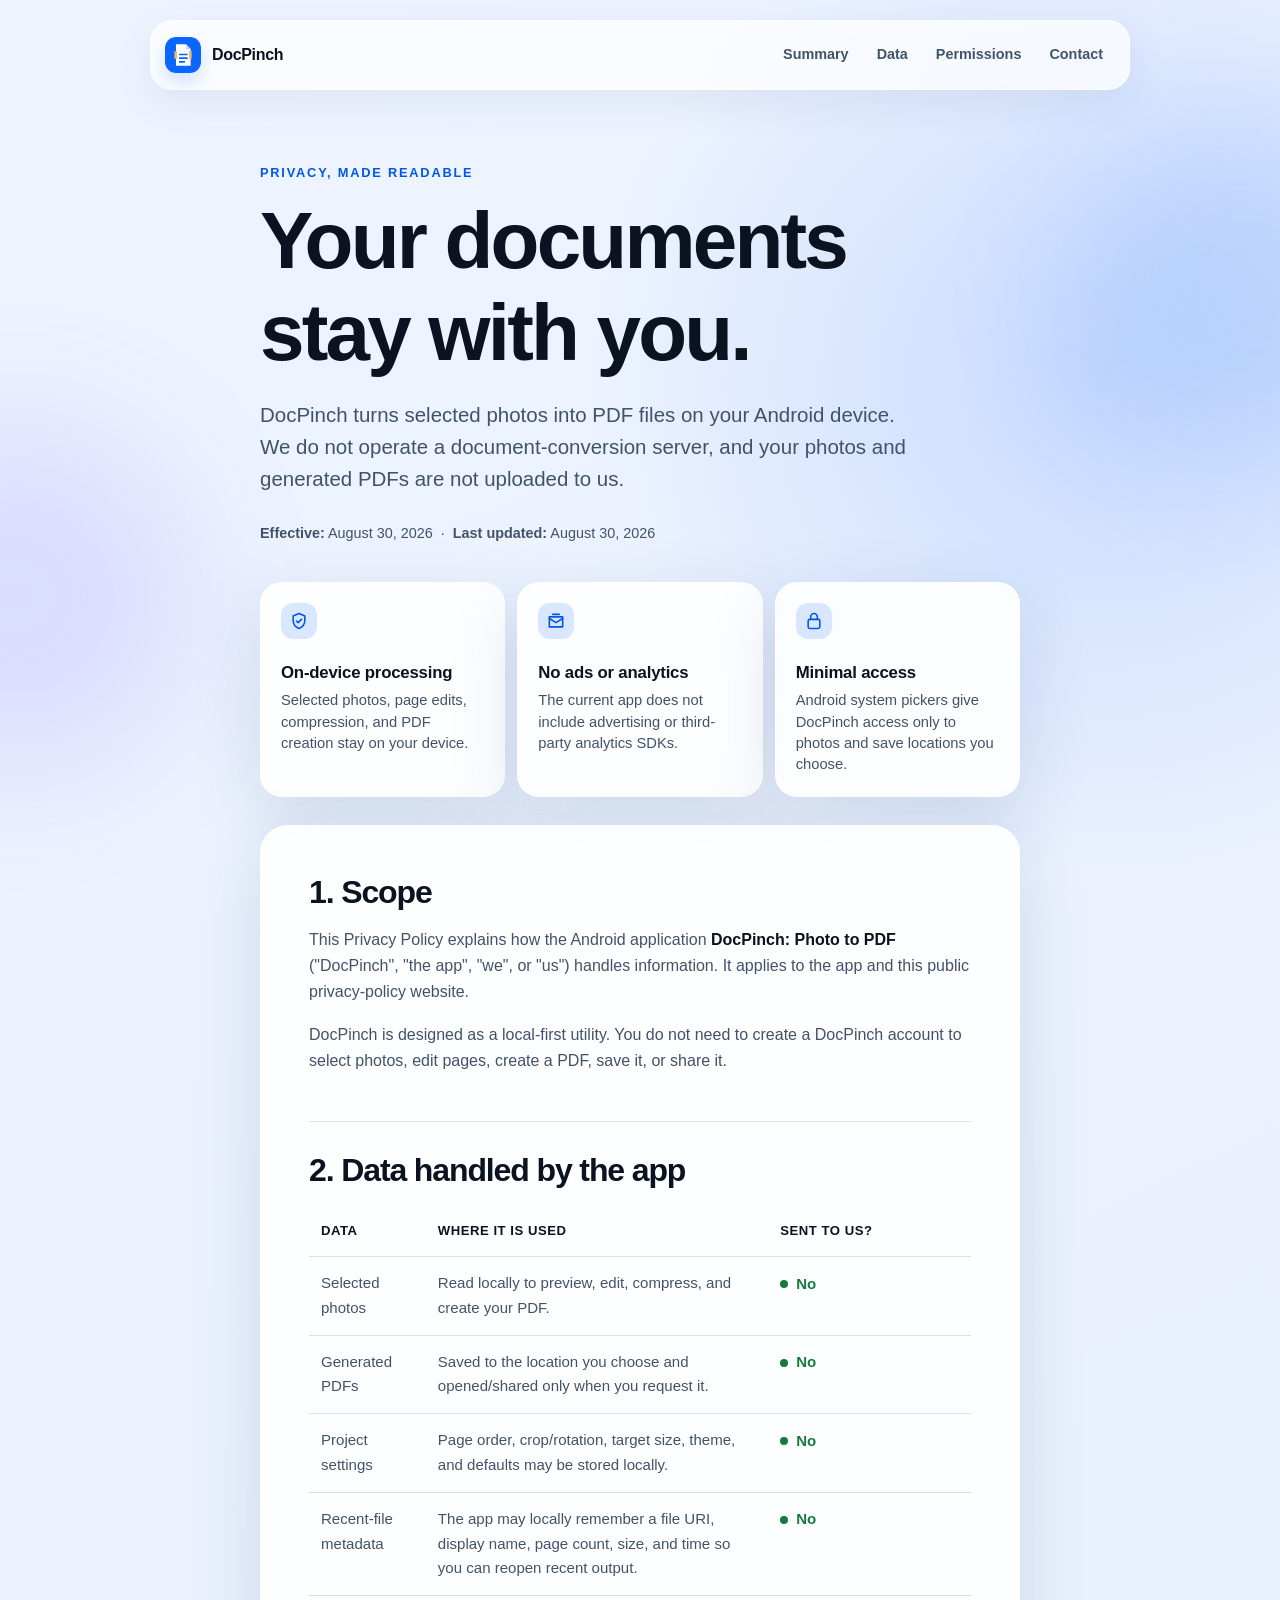
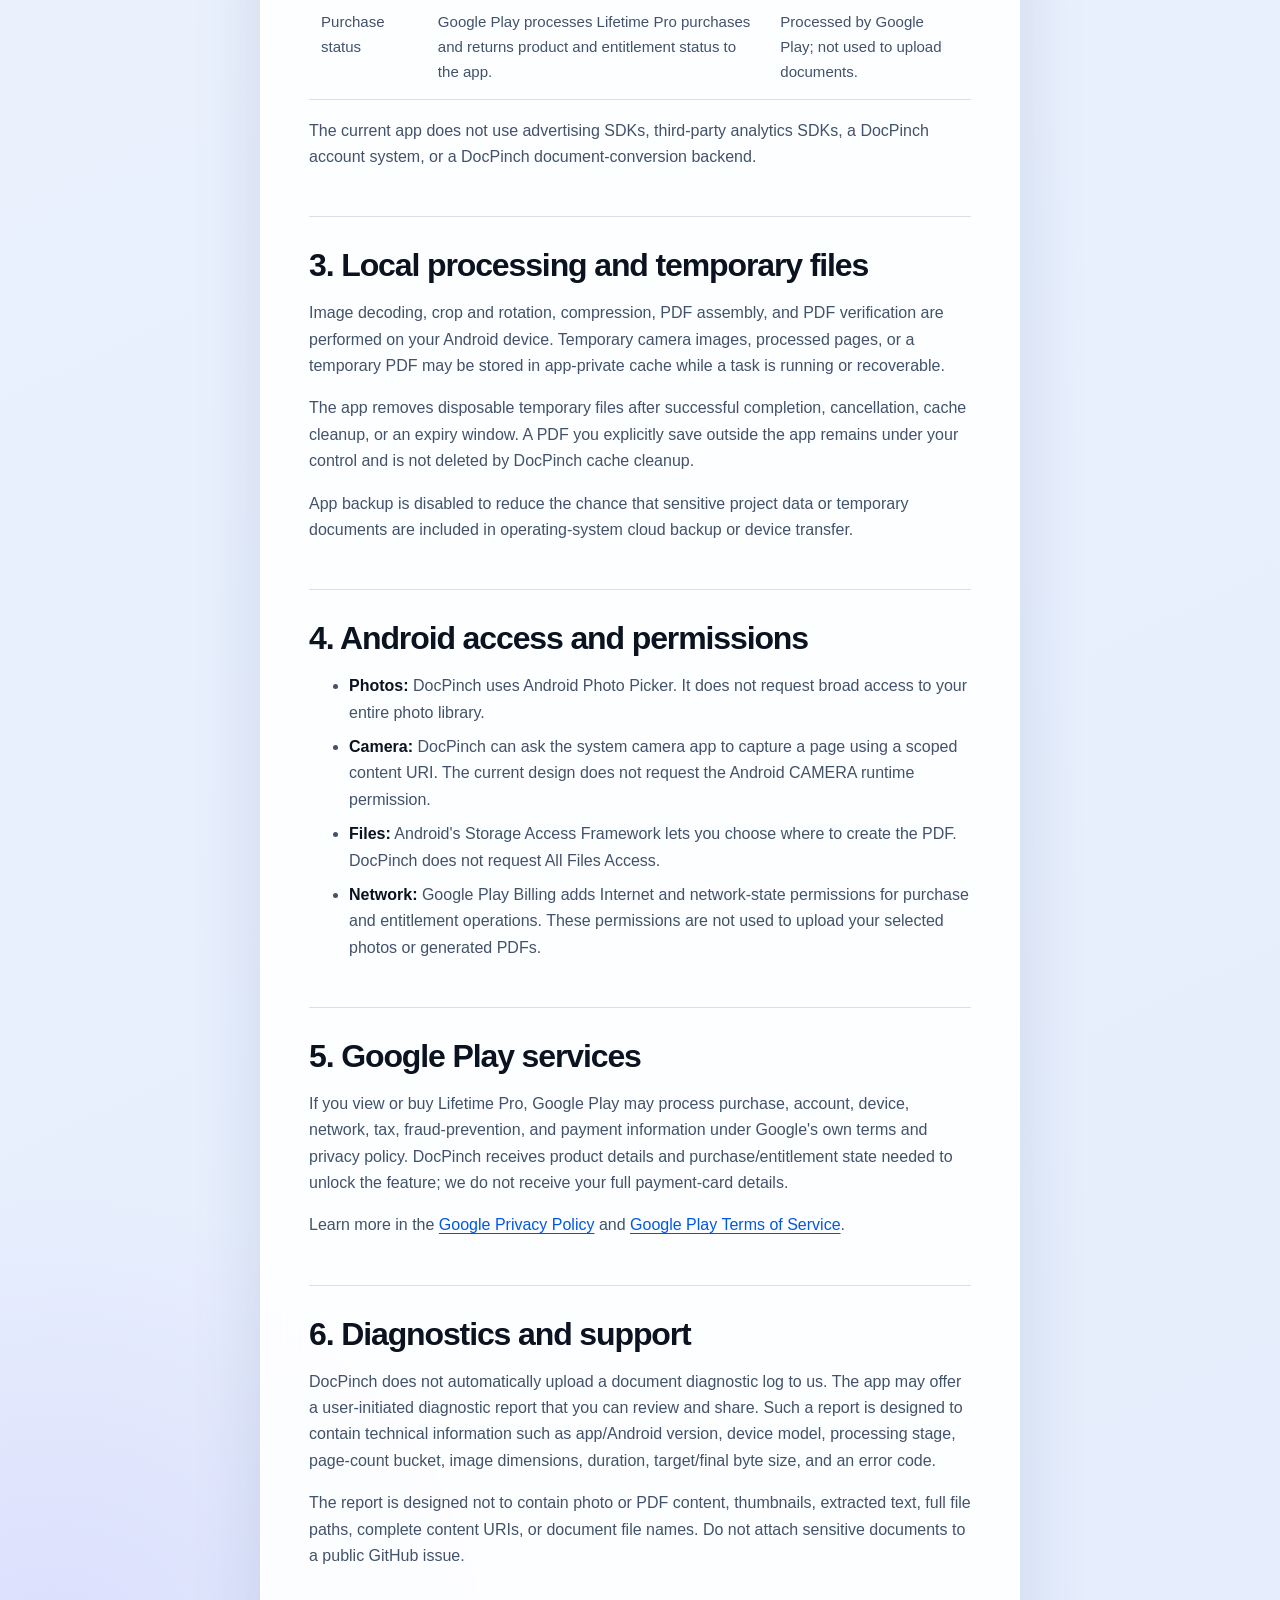
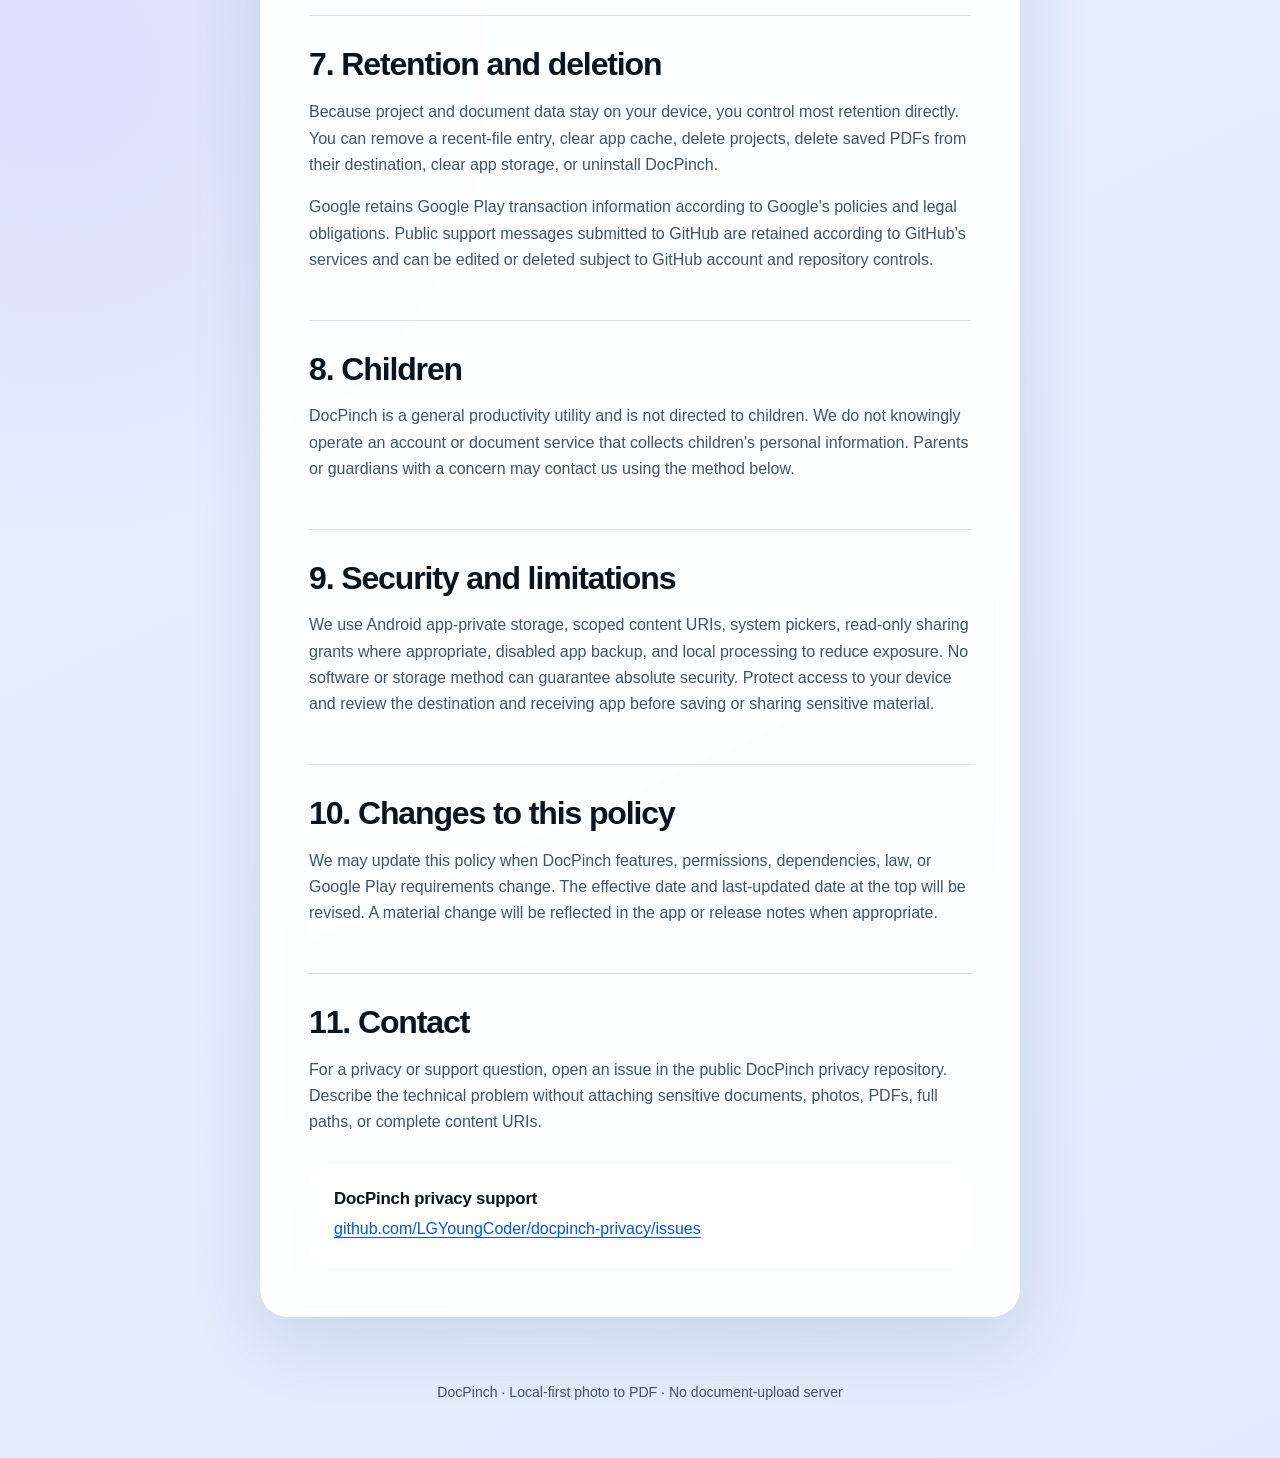
==== index.html @ 525057be "Publish DocPinch privacy policy" ====
<!doctype html>
<html lang="en">
<head>
  <meta charset="utf-8">
  <meta name="viewport" content="width=device-width, initial-scale=1">
  <meta name="theme-color" content="#07101f" media="(prefers-color-scheme: dark)">
  <meta name="theme-color" content="#eef4ff" media="(prefers-color-scheme: light)">
  <meta name="description" content="Privacy policy for DocPinch: Photo to PDF. Documents are processed on your device and are not uploaded to DocPinch.">
  <meta property="og:title" content="DocPinch Privacy Policy">
  <meta property="og:description" content="Your documents stay on your device. Read how DocPinch handles files, local data, permissions, and Google Play purchases.">
  <meta property="og:type" content="website">
  <meta property="og:url" content="https://lgyoungcoder.github.io/docpinch-privacy/">
  <link rel="icon" href="icon.svg" type="image/svg+xml">
  <link rel="stylesheet" href="styles.css">
  <title>Privacy Policy — DocPinch</title>
</head>
<body>
  <a class="skip-link" href="#policy">Skip to privacy policy</a>
  <div class="ambient ambient-one" aria-hidden="true"></div>
  <div class="ambient ambient-two" aria-hidden="true"></div>

  <header class="site-header">
    <a class="brand" href="./" aria-label="DocPinch privacy home">
      <img src="icon.svg" alt="" width="36" height="36">
      <span>DocPinch</span>
    </a>
    <nav class="site-nav" aria-label="Privacy policy sections">
      <a href="#summary">Summary</a>
      <a href="#data">Data</a>
      <a href="#permissions">Permissions</a>
      <a href="#contact">Contact</a>
    </nav>
  </header>

  <main class="page" id="policy">
    <p class="eyebrow">Privacy, made readable</p>
    <h1>Your documents stay with you.</h1>
    <p class="lede">DocPinch turns selected photos into PDF files on your Android device. We do not operate a document-conversion server, and your photos and generated PDFs are not uploaded to us.</p>
    <p class="meta"><strong>Effective:</strong> August 30, 2026 &nbsp;·&nbsp; <strong>Last updated:</strong> August 30, 2026</p>

    <section class="summary-grid" id="summary" aria-label="Privacy summary">
      <article class="summary-card">
        <div class="summary-icon" aria-hidden="true">
          <svg viewBox="0 0 24 24"><path d="M12 3 5 6v5c0 4.8 2.8 8.1 7 10 4.2-1.9 7-5.2 7-10V6l-7-3Z"/><path d="m9 12 2 2 4-4"/></svg>
        </div>
        <h3>On-device processing</h3>
        <p>Selected photos, page edits, compression, and PDF creation stay on your device.</p>
      </article>
      <article class="summary-card">
        <div class="summary-icon" aria-hidden="true">
          <svg viewBox="0 0 24 24"><path d="M4 7h16v12H4z"/><path d="m4 9 8 5 8-5"/><path d="M8 4h8"/></svg>
        </div>
        <h3>No ads or analytics</h3>
        <p>The current app does not include advertising or third-party analytics SDKs.</p>
      </article>
      <article class="summary-card">
        <div class="summary-icon" aria-hidden="true">
          <svg viewBox="0 0 24 24"><rect x="5" y="10" width="14" height="11" rx="2"/><path d="M8 10V7a4 4 0 0 1 8 0v3"/></svg>
        </div>
        <h3>Minimal access</h3>
        <p>Android system pickers give DocPinch access only to photos and save locations you choose.</p>
      </article>
    </section>

    <article class="policy-card">
      <section class="policy-section">
        <h2>1. Scope</h2>
        <p>This Privacy Policy explains how the Android application <strong>DocPinch: Photo to PDF</strong> ("DocPinch", "the app", "we", or "us") handles information. It applies to the app and this public privacy-policy website.</p>
        <p>DocPinch is designed as a local-first utility. You do not need to create a DocPinch account to select photos, edit pages, create a PDF, save it, or share it.</p>
      </section>

      <section class="policy-section" id="data">
        <h2>2. Data handled by the app</h2>
        <table class="data-table">
          <thead>
            <tr><th>Data</th><th>Where it is used</th><th>Sent to us?</th></tr>
          </thead>
          <tbody>
            <tr>
              <td data-label="Data">Selected photos</td>
              <td data-label="Use">Read locally to preview, edit, compress, and create your PDF.</td>
              <td data-label="Sent to us?"><span class="status">No</span></td>
            </tr>
            <tr>
              <td data-label="Data">Generated PDFs</td>
              <td data-label="Use">Saved to the location you choose and opened/shared only when you request it.</td>
              <td data-label="Sent to us?"><span class="status">No</span></td>
            </tr>
            <tr>
              <td data-label="Data">Project settings</td>
              <td data-label="Use">Page order, crop/rotation, target size, theme, and defaults may be stored locally.</td>
              <td data-label="Sent to us?"><span class="status">No</span></td>
            </tr>
            <tr>
              <td data-label="Data">Recent-file metadata</td>
              <td data-label="Use">The app may locally remember a file URI, display name, page count, size, and time so you can reopen recent output.</td>
              <td data-label="Sent to us?"><span class="status">No</span></td>
            </tr>
            <tr>
              <td data-label="Data">Purchase status</td>
              <td data-label="Use">Google Play processes Lifetime Pro purchases and returns product and entitlement status to the app.</td>
              <td data-label="Sent to us?">Processed by Google Play; not used to upload documents.</td>
            </tr>
          </tbody>
        </table>
        <p>The current app does not use advertising SDKs, third-party analytics SDKs, a DocPinch account system, or a DocPinch document-conversion backend.</p>
      </section>

      <section class="policy-section" id="processing">
        <h2>3. Local processing and temporary files</h2>
        <p>Image decoding, crop and rotation, compression, PDF assembly, and PDF verification are performed on your Android device. Temporary camera images, processed pages, or a temporary PDF may be stored in app-private cache while a task is running or recoverable.</p>
        <p>The app removes disposable temporary files after successful completion, cancellation, cache cleanup, or an expiry window. A PDF you explicitly save outside the app remains under your control and is not deleted by DocPinch cache cleanup.</p>
        <p>App backup is disabled to reduce the chance that sensitive project data or temporary documents are included in operating-system cloud backup or device transfer.</p>
      </section>

      <section class="policy-section" id="permissions">
        <h2>4. Android access and permissions</h2>
        <ul>
          <li><strong>Photos:</strong> DocPinch uses Android Photo Picker. It does not request broad access to your entire photo library.</li>
          <li><strong>Camera:</strong> DocPinch can ask the system camera app to capture a page using a scoped content URI. The current design does not request the Android CAMERA runtime permission.</li>
          <li><strong>Files:</strong> Android's Storage Access Framework lets you choose where to create the PDF. DocPinch does not request All Files Access.</li>
          <li><strong>Network:</strong> Google Play Billing adds Internet and network-state permissions for purchase and entitlement operations. These permissions are not used to upload your selected photos or generated PDFs.</li>
        </ul>
      </section>

      <section class="policy-section" id="google-play">
        <h2>5. Google Play services</h2>
        <p>If you view or buy Lifetime Pro, Google Play may process purchase, account, device, network, tax, fraud-prevention, and payment information under Google's own terms and privacy policy. DocPinch receives product details and purchase/entitlement state needed to unlock the feature; we do not receive your full payment-card details.</p>
        <p>Learn more in the <a href="https://policies.google.com/privacy" rel="noopener noreferrer">Google Privacy Policy</a> and <a href="https://play.google.com/about/play-terms/" rel="noopener noreferrer">Google Play Terms of Service</a>.</p>
      </section>

      <section class="policy-section" id="diagnostics">
        <h2>6. Diagnostics and support</h2>
        <p>DocPinch does not automatically upload a document diagnostic log to us. The app may offer a user-initiated diagnostic report that you can review and share. Such a report is designed to contain technical information such as app/Android version, device model, processing stage, page-count bucket, image dimensions, duration, target/final byte size, and an error code.</p>
        <p>The report is designed not to contain photo or PDF content, thumbnails, extracted text, full file paths, complete content URIs, or document file names. Do not attach sensitive documents to a public GitHub issue.</p>
      </section>

      <section class="policy-section" id="retention">
        <h2>7. Retention and deletion</h2>
        <p>Because project and document data stay on your device, you control most retention directly. You can remove a recent-file entry, clear app cache, delete projects, delete saved PDFs from their destination, clear app storage, or uninstall DocPinch.</p>
        <p>Google retains Google Play transaction information according to Google's policies and legal obligations. Public support messages submitted to GitHub are retained according to GitHub's services and can be edited or deleted subject to GitHub account and repository controls.</p>
      </section>

      <section class="policy-section" id="children">
        <h2>8. Children</h2>
        <p>DocPinch is a general productivity utility and is not directed to children. We do not knowingly operate an account or document service that collects children's personal information. Parents or guardians with a concern may contact us using the method below.</p>
      </section>

      <section class="policy-section" id="security">
        <h2>9. Security and limitations</h2>
        <p>We use Android app-private storage, scoped content URIs, system pickers, read-only sharing grants where appropriate, disabled app backup, and local processing to reduce exposure. No software or storage method can guarantee absolute security. Protect access to your device and review the destination and receiving app before saving or sharing sensitive material.</p>
      </section>

      <section class="policy-section" id="changes">
        <h2>10. Changes to this policy</h2>
        <p>We may update this policy when DocPinch features, permissions, dependencies, law, or Google Play requirements change. The effective date and last-updated date at the top will be revised. A material change will be reflected in the app or release notes when appropriate.</p>
      </section>

      <section class="policy-section" id="contact">
        <h2>11. Contact</h2>
        <p>For a privacy or support question, open an issue in the public DocPinch privacy repository. Describe the technical problem without attaching sensitive documents, photos, PDFs, full paths, or complete content URIs.</p>
        <div class="contact-card">
          <h3>DocPinch privacy support</h3>
          <p><a href="https://github.com/LGYoungCoder/docpinch-privacy/issues">github.com/LGYoungCoder/docpinch-privacy/issues</a></p>
        </div>
      </section>
    </article>
  </main>

  <footer class="site-footer">
    <p>DocPinch · Local-first photo to PDF · No document-upload server</p>
  </footer>
</body>
</html>
---- styles.css ----
:root {
  color-scheme: light dark;
  --canvas: #eef4ff;
  --canvas-deep: #e2ebfb;
  --text: #0b1220;
  --muted: #42526a;
  --primary: #0a66ff;
  --primary-strong: #0057e7;
  --glass: rgba(255, 255, 255, 0.72);
  --glass-strong: rgba(255, 255, 255, 0.9);
  --border: rgba(255, 255, 255, 0.86);
  --separator: rgba(48, 72, 105, 0.16);
  --shadow: 0 22px 70px rgba(38, 69, 117, 0.14);
  --success: #147a3d;
  --radius-card: 28px;
  --radius-control: 16px;
  --page: 760px;
}

@media (prefers-color-scheme: dark) {
  :root {
    --canvas: #07101f;
    --canvas-deep: #030914;
    --text: #f4f7fc;
    --muted: #b6c2d5;
    --primary: #8ab8ff;
    --primary-strong: #a6c8ff;
    --glass: rgba(20, 35, 57, 0.74);
    --glass-strong: rgba(20, 35, 57, 0.92);
    --border: rgba(255, 255, 255, 0.18);
    --separator: rgba(255, 255, 255, 0.12);
    --shadow: 0 24px 80px rgba(0, 0, 0, 0.34);
    --success: #78d897;
  }
}

* {
  box-sizing: border-box;
}

html {
  scroll-behavior: smooth;
}

body {
  min-width: 320px;
  margin: 0;
  background:
    radial-gradient(circle at 86% 8%, rgba(53, 125, 255, 0.2), transparent 32rem),
    radial-gradient(circle at 4% 70%, rgba(132, 102, 255, 0.12), transparent 30rem),
    linear-gradient(155deg, var(--canvas), var(--canvas-deep));
  color: var(--text);
  font-family: -apple-system, BlinkMacSystemFont, "Segoe UI", Roboto, Helvetica, Arial, sans-serif;
  font-size: 16px;
  line-height: 1.65;
  min-height: 100vh;
  text-rendering: optimizeLegibility;
}

a {
  color: var(--primary-strong);
  text-underline-offset: 0.18em;
}

a:hover {
  text-decoration-thickness: 2px;
}

a:focus-visible {
  outline: 3px solid var(--primary);
  outline-offset: 4px;
  border-radius: 6px;
}

.skip-link {
  position: fixed;
  left: 16px;
  top: 12px;
  z-index: 20;
  padding: 10px 14px;
  border-radius: 12px;
  background: var(--text);
  color: var(--canvas);
  transform: translateY(-150%);
}

.skip-link:focus {
  transform: translateY(0);
}

.ambient {
  position: fixed;
  z-index: -1;
  width: 22rem;
  height: 22rem;
  border-radius: 50%;
  filter: blur(70px);
  opacity: 0.16;
  pointer-events: none;
}

.ambient-one {
  top: 7rem;
  right: -9rem;
  background: #3b82f6;
}

.ambient-two {
  bottom: 8rem;
  left: -10rem;
  background: #7c6cff;
}

.site-header {
  width: min(calc(100% - 32px), 980px);
  margin: 20px auto 0;
  padding: 12px 14px;
  display: flex;
  align-items: center;
  justify-content: space-between;
  gap: 20px;
  border: 1px solid var(--border);
  border-radius: 22px;
  background: var(--glass);
  box-shadow: 0 12px 42px rgba(31, 58, 102, 0.08);
  backdrop-filter: blur(20px) saturate(135%);
  -webkit-backdrop-filter: blur(20px) saturate(135%);
}

.brand {
  display: inline-flex;
  align-items: center;
  gap: 11px;
  color: var(--text);
  font-weight: 720;
  text-decoration: none;
  letter-spacing: -0.02em;
}

.brand img {
  width: 36px;
  height: 36px;
  border-radius: 11px;
  box-shadow: 0 8px 18px rgba(10, 102, 255, 0.18);
}

.site-nav {
  display: flex;
  flex-wrap: wrap;
  justify-content: flex-end;
  gap: 4px;
}

.site-nav a {
  min-height: 44px;
  padding: 10px 12px;
  display: inline-flex;
  align-items: center;
  color: var(--muted);
  border-radius: 12px;
  font-size: 0.9rem;
  font-weight: 620;
  text-decoration: none;
  transition: background-color 180ms ease, color 180ms ease;
}

.site-nav a:hover {
  background: var(--glass-strong);
  color: var(--text);
}

.page {
  width: min(calc(100% - 32px), var(--page));
  margin: 72px auto 0;
  padding-bottom: 64px;
}

.eyebrow {
  margin: 0 0 12px;
  color: var(--primary-strong);
  font-size: 0.8rem;
  font-weight: 760;
  letter-spacing: 0.14em;
  text-transform: uppercase;
}

h1,
h2,
h3 {
  margin-top: 0;
  color: var(--text);
  line-height: 1.15;
  letter-spacing: -0.035em;
}

h1 {
  max-width: 680px;
  margin-bottom: 20px;
  font-size: clamp(2.6rem, 8vw, 5rem);
  font-weight: 780;
}

h2 {
  margin-bottom: 16px;
  font-size: clamp(1.55rem, 4vw, 2rem);
  font-weight: 730;
}

h3 {
  margin-bottom: 8px;
  font-size: 1.05rem;
  font-weight: 700;
  letter-spacing: -0.012em;
}

p,
ul {
  margin-top: 0;
}

.lede {
  max-width: 660px;
  margin-bottom: 28px;
  color: var(--muted);
  font-size: clamp(1.08rem, 2.5vw, 1.28rem);
  line-height: 1.55;
}

.meta {
  margin: 0;
  color: var(--muted);
  font-size: 0.9rem;
}

.summary-grid {
  margin: 36px 0 28px;
  display: grid;
  grid-template-columns: repeat(3, minmax(0, 1fr));
  gap: 12px;
}

.summary-card,
.policy-card {
  border: 1px solid var(--border);
  background: var(--glass-strong);
  box-shadow: var(--shadow);
  backdrop-filter: blur(18px) saturate(130%);
  -webkit-backdrop-filter: blur(18px) saturate(130%);
}

.summary-card {
  min-height: 160px;
  padding: 20px;
  border-radius: 22px;
}

.summary-icon {
  width: 36px;
  height: 36px;
  margin-bottom: 24px;
  display: grid;
  place-items: center;
  border-radius: 12px;
  background: color-mix(in srgb, var(--primary) 15%, transparent);
  color: var(--primary-strong);
}

.summary-icon svg {
  width: 20px;
  height: 20px;
  fill: none;
  stroke: currentColor;
  stroke-width: 1.9;
  stroke-linecap: round;
  stroke-linejoin: round;
}

.summary-card p {
  margin-bottom: 0;
  color: var(--muted);
  font-size: 0.92rem;
  line-height: 1.45;
}

.policy-card {
  padding: clamp(24px, 5vw, 48px);
  border-radius: var(--radius-card);
}

.policy-section {
  padding: 30px 0;
  border-top: 1px solid var(--separator);
  scroll-margin-top: 24px;
}

.policy-section:first-child {
  padding-top: 0;
  border-top: 0;
}

.policy-section:last-child {
  padding-bottom: 0;
}

.policy-section p,
.policy-section li {
  color: var(--muted);
}

.policy-section strong {
  color: var(--text);
}

.policy-section li + li {
  margin-top: 8px;
}

.data-table {
  width: 100%;
  margin: 18px 0;
  border-collapse: collapse;
  font-size: 0.94rem;
}

.data-table th,
.data-table td {
  padding: 14px 12px;
  border-bottom: 1px solid var(--separator);
  text-align: left;
  vertical-align: top;
}

.data-table th {
  color: var(--text);
  font-size: 0.82rem;
  letter-spacing: 0.04em;
  text-transform: uppercase;
}

.data-table td {
  color: var(--muted);
}

.status {
  display: inline-flex;
  align-items: center;
  gap: 8px;
  color: var(--success);
  font-weight: 700;
}

.status::before {
  width: 8px;
  height: 8px;
  border-radius: 50%;
  background: currentColor;
  content: "";
}

.contact-card {
  margin-top: 28px;
  padding: 24px;
  border: 1px solid var(--border);
  border-radius: 22px;
  background: var(--glass);
  backdrop-filter: blur(16px);
  -webkit-backdrop-filter: blur(16px);
}

.contact-card p:last-child {
  margin-bottom: 0;
}

.site-footer {
  width: min(calc(100% - 32px), var(--page));
  margin: 0 auto;
  padding: 0 0 40px;
  color: var(--muted);
  font-size: 0.88rem;
  text-align: center;
}

@media (max-width: 700px) {
  .site-header {
    align-items: flex-start;
    flex-direction: column;
  }

  .site-nav {
    width: 100%;
    justify-content: flex-start;
  }

  .page {
    margin-top: 48px;
  }

  .summary-grid {
    grid-template-columns: 1fr;
  }

  .summary-card {
    min-height: 0;
  }

  .summary-icon {
    margin-bottom: 14px;
  }

  .data-table,
  .data-table tbody,
  .data-table tr,
  .data-table td {
    display: block;
  }

  .data-table thead {
    position: absolute;
    width: 1px;
    height: 1px;
    overflow: hidden;
    clip: rect(0 0 0 0);
  }

  .data-table tr {
    padding: 10px 0;
    border-bottom: 1px solid var(--separator);
  }

  .data-table td {
    padding: 4px 0;
    border: 0;
  }

  .data-table td::before {
    display: inline-block;
    min-width: 6rem;
    margin-right: 8px;
    color: var(--text);
    content: attr(data-label);
    font-weight: 700;
  }
}

@media (prefers-reduced-motion: reduce) {
  *,
  *::before,
  *::after {
    scroll-behavior: auto !important;
    transition-duration: 0.01ms !important;
  }
}

@supports not (backdrop-filter: blur(1px)) {
  .site-header,
  .summary-card,
  .policy-card,
  .contact-card {
    background: var(--glass-strong);
  }
}
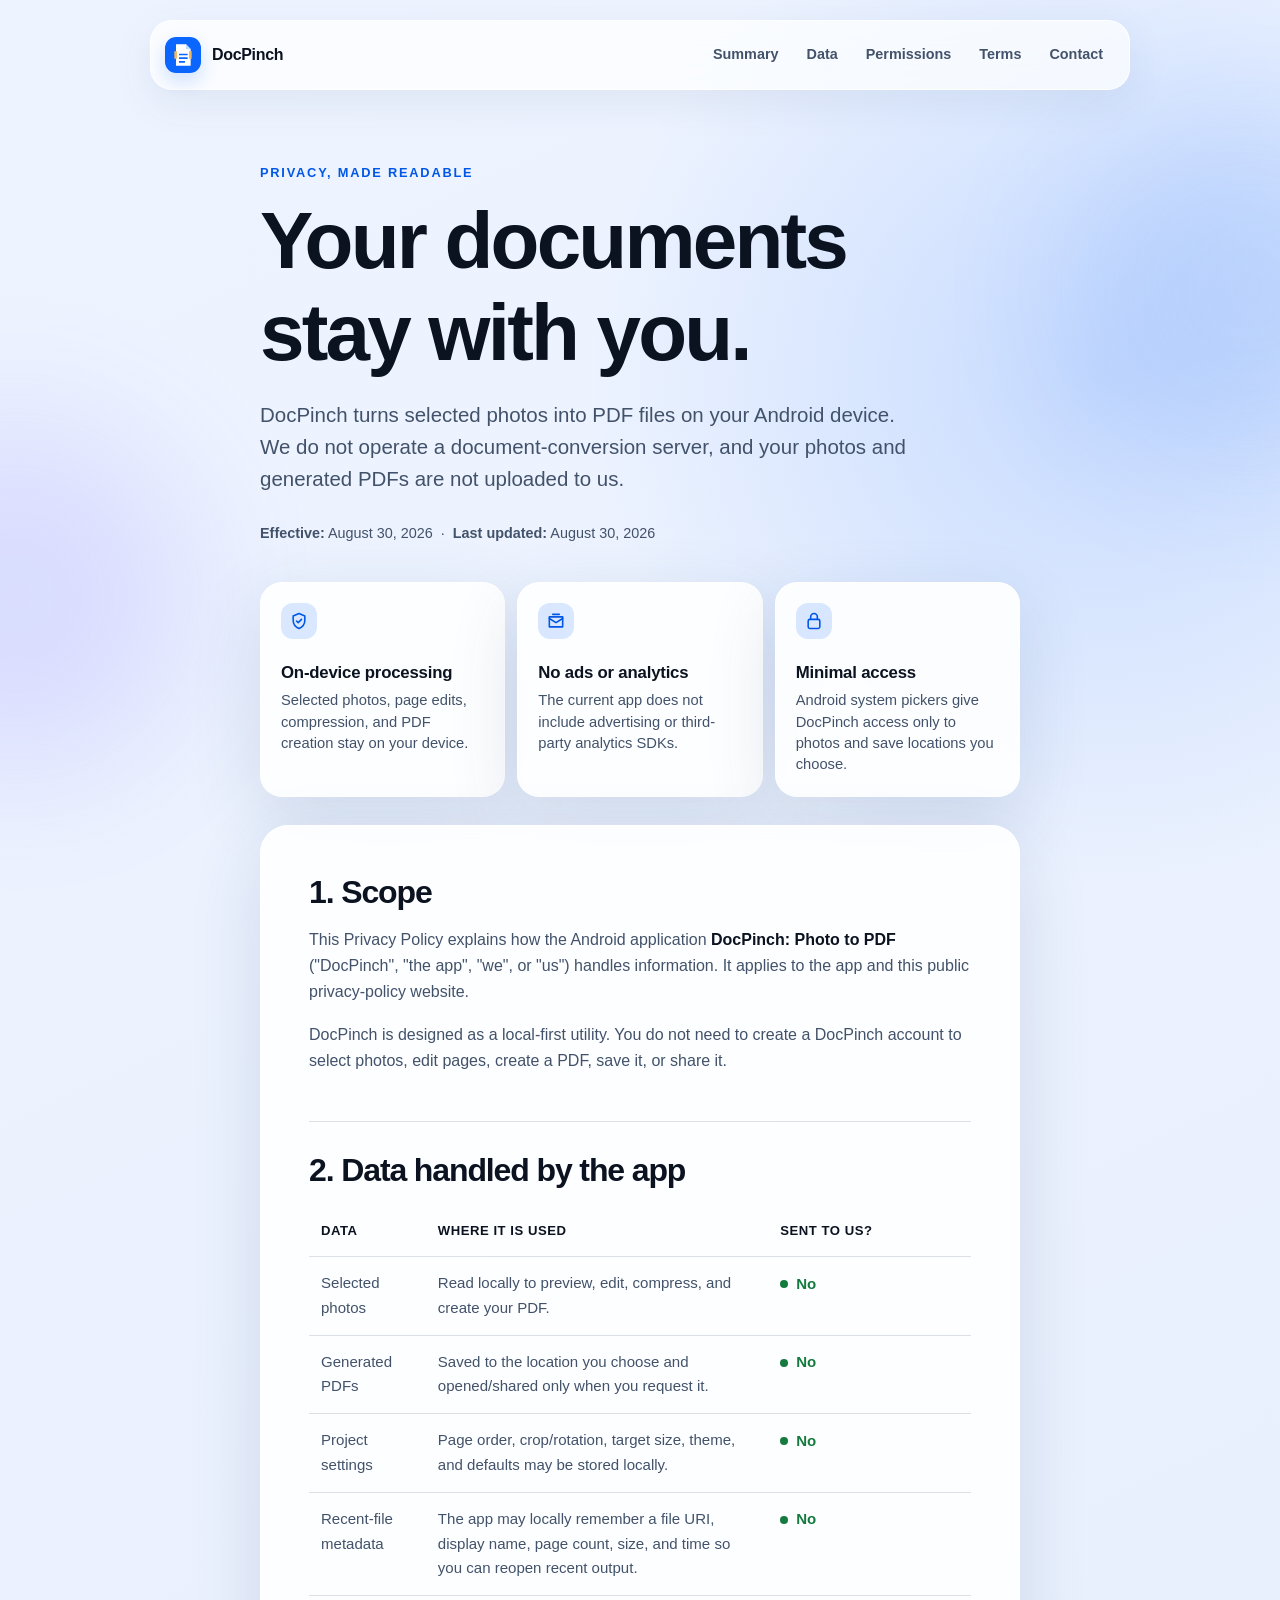
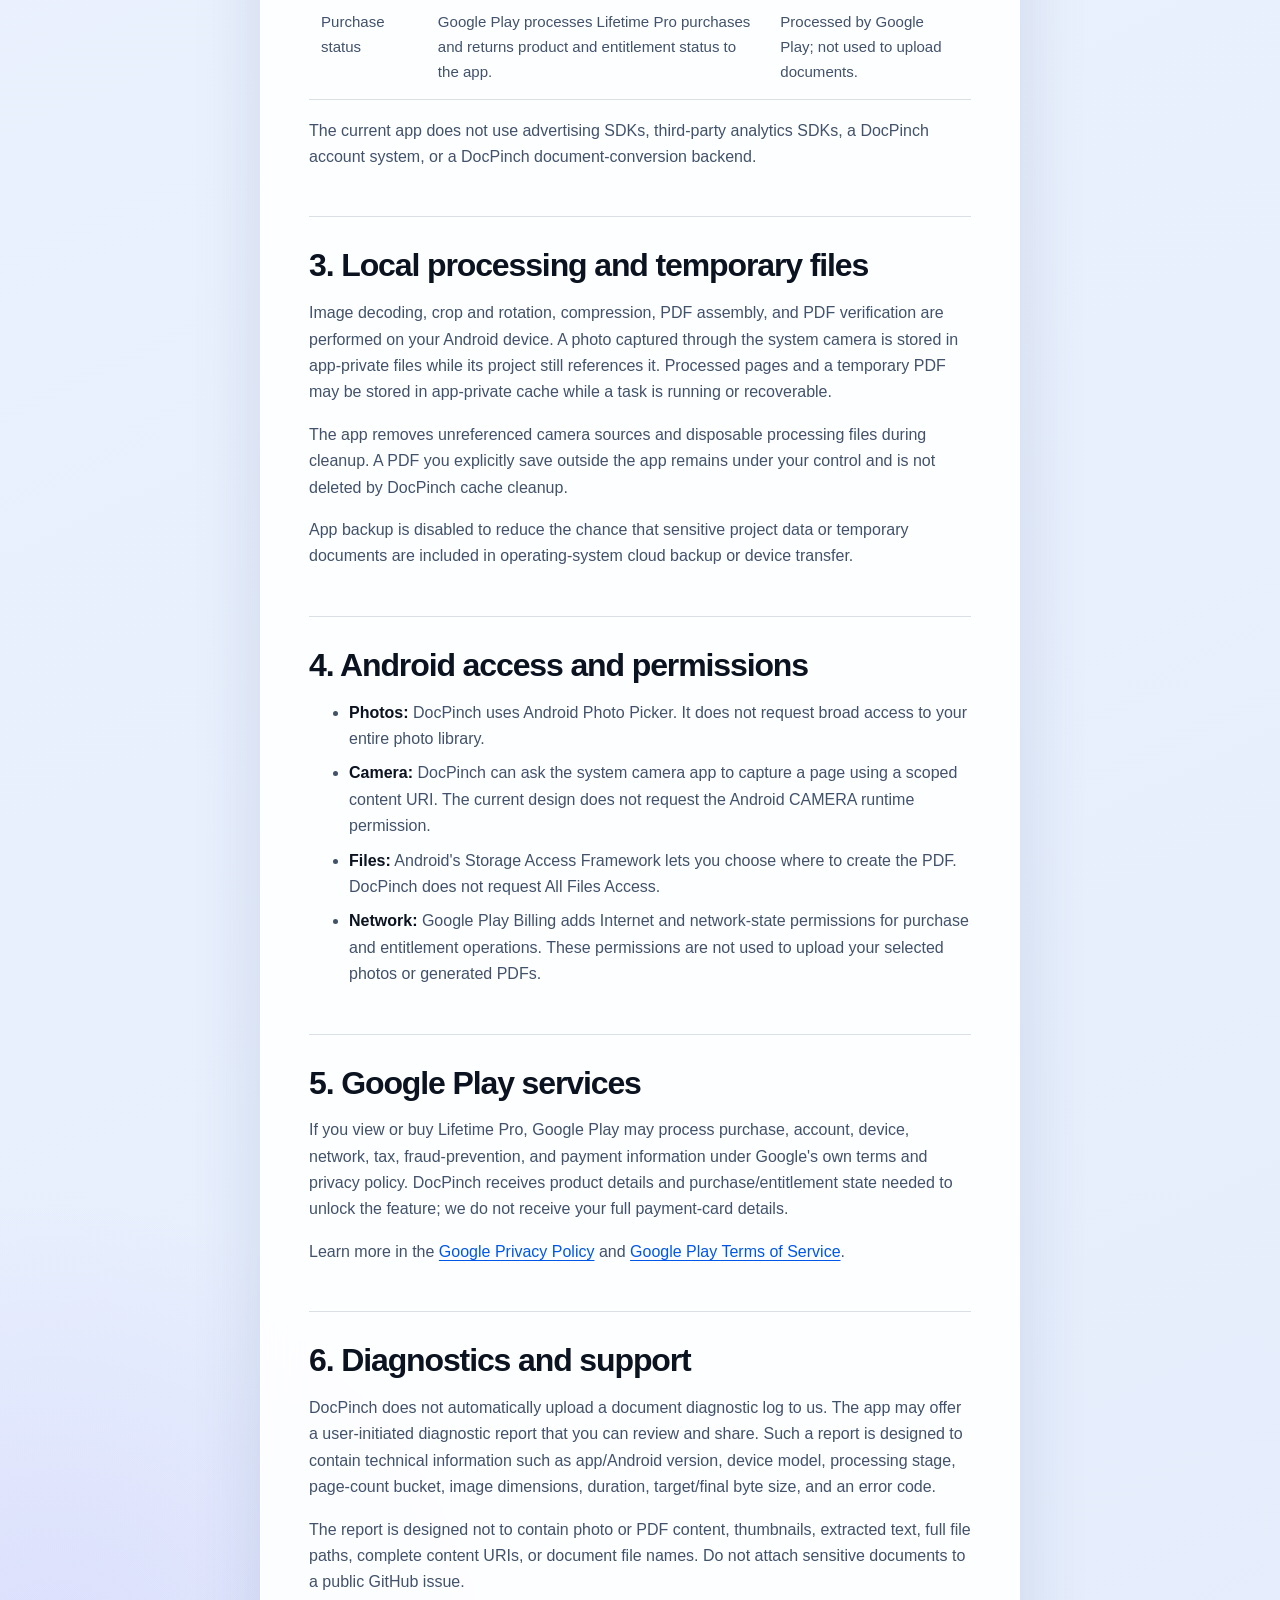
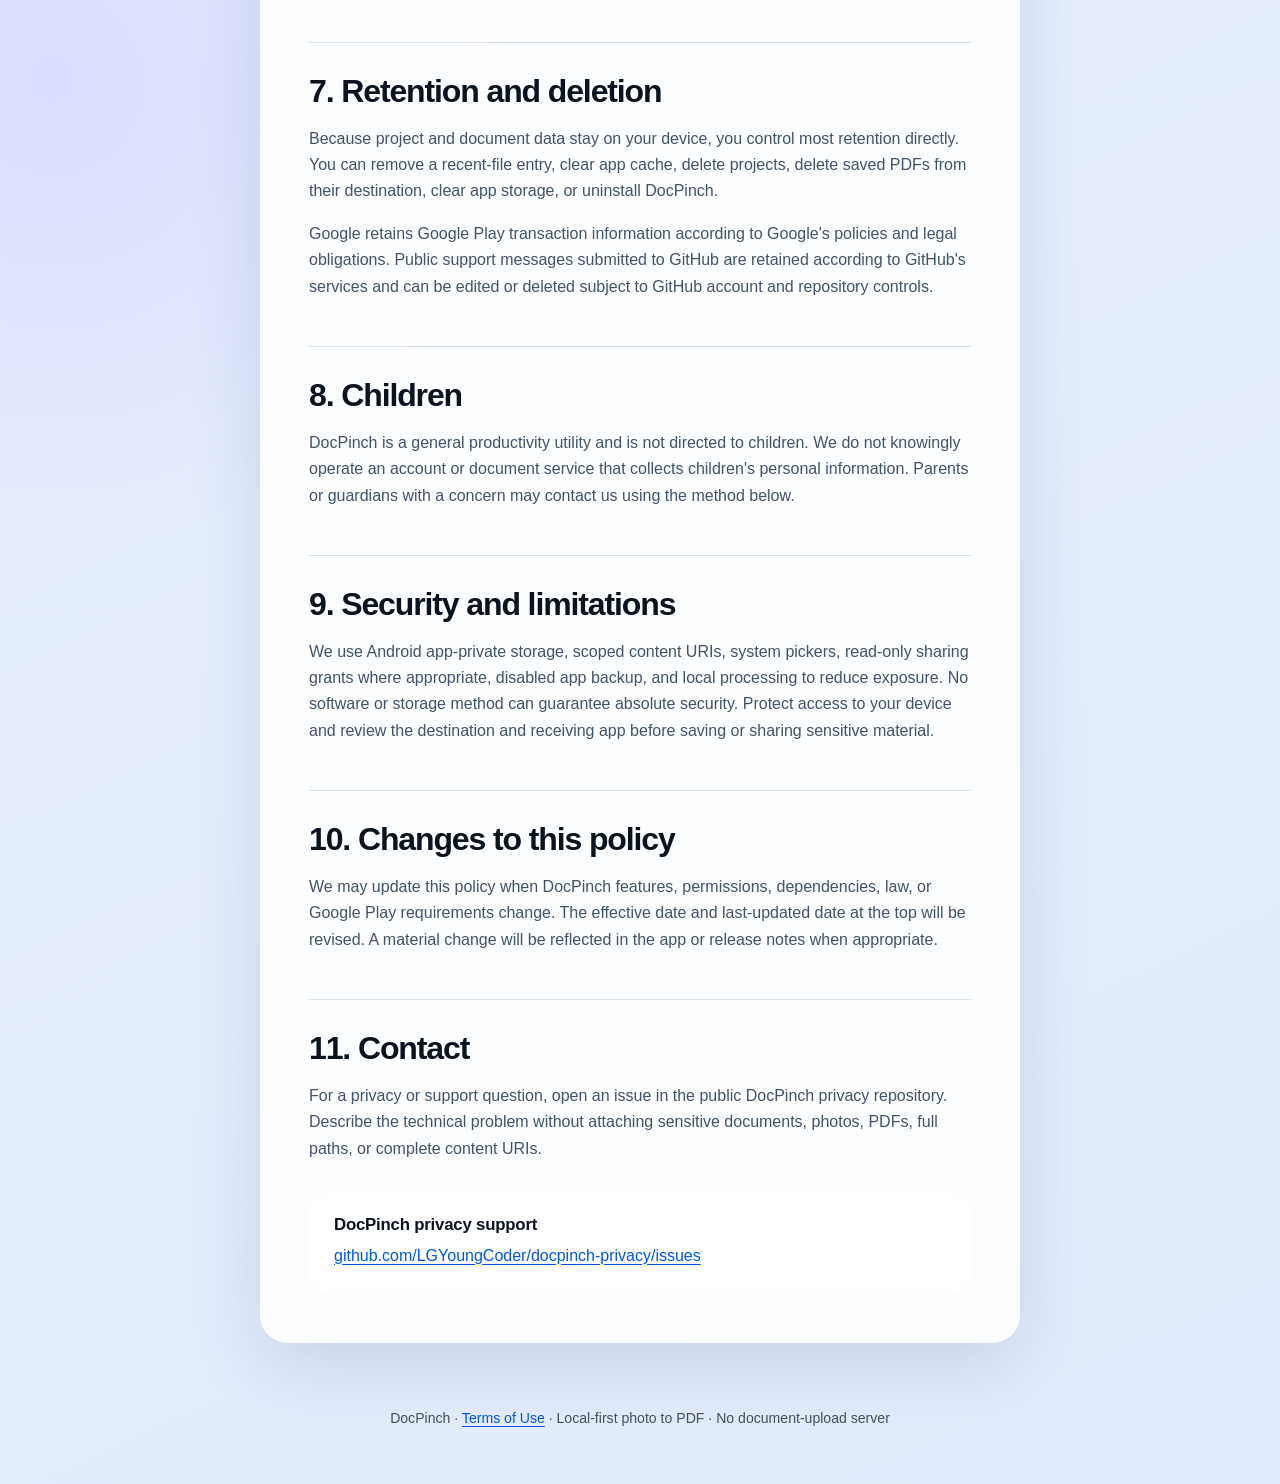
==== commit 249513fa: "Add public terms and align local data disclosures" ====
--- a/index.html
+++ b/index.html
@@ -28,6 +28,7 @@
       <a href="#summary">Summary</a>
       <a href="#data">Data</a>
       <a href="#permissions">Permissions</a>
+      <a href="terms.html">Terms</a>
       <a href="#contact">Contact</a>
     </nav>
   </header>
@@ -108,8 +109,8 @@
 
       <section class="policy-section" id="processing">
         <h2>3. Local processing and temporary files</h2>
-        <p>Image decoding, crop and rotation, compression, PDF assembly, and PDF verification are performed on your Android device. Temporary camera images, processed pages, or a temporary PDF may be stored in app-private cache while a task is running or recoverable.</p>
-        <p>The app removes disposable temporary files after successful completion, cancellation, cache cleanup, or an expiry window. A PDF you explicitly save outside the app remains under your control and is not deleted by DocPinch cache cleanup.</p>
+        <p>Image decoding, crop and rotation, compression, PDF assembly, and PDF verification are performed on your Android device. A photo captured through the system camera is stored in app-private files while its project still references it. Processed pages and a temporary PDF may be stored in app-private cache while a task is running or recoverable.</p>
+        <p>The app removes unreferenced camera sources and disposable processing files during cleanup. A PDF you explicitly save outside the app remains under your control and is not deleted by DocPinch cache cleanup.</p>
         <p>App backup is disabled to reduce the chance that sensitive project data or temporary documents are included in operating-system cloud backup or device transfer.</p>
       </section>
 
@@ -168,7 +169,7 @@
   </main>
 
   <footer class="site-footer">
-    <p>DocPinch · Local-first photo to PDF · No document-upload server</p>
+    <p>DocPinch · <a href="terms.html">Terms of Use</a> · Local-first photo to PDF · No document-upload server</p>
   </footer>
 </body>
 </html>
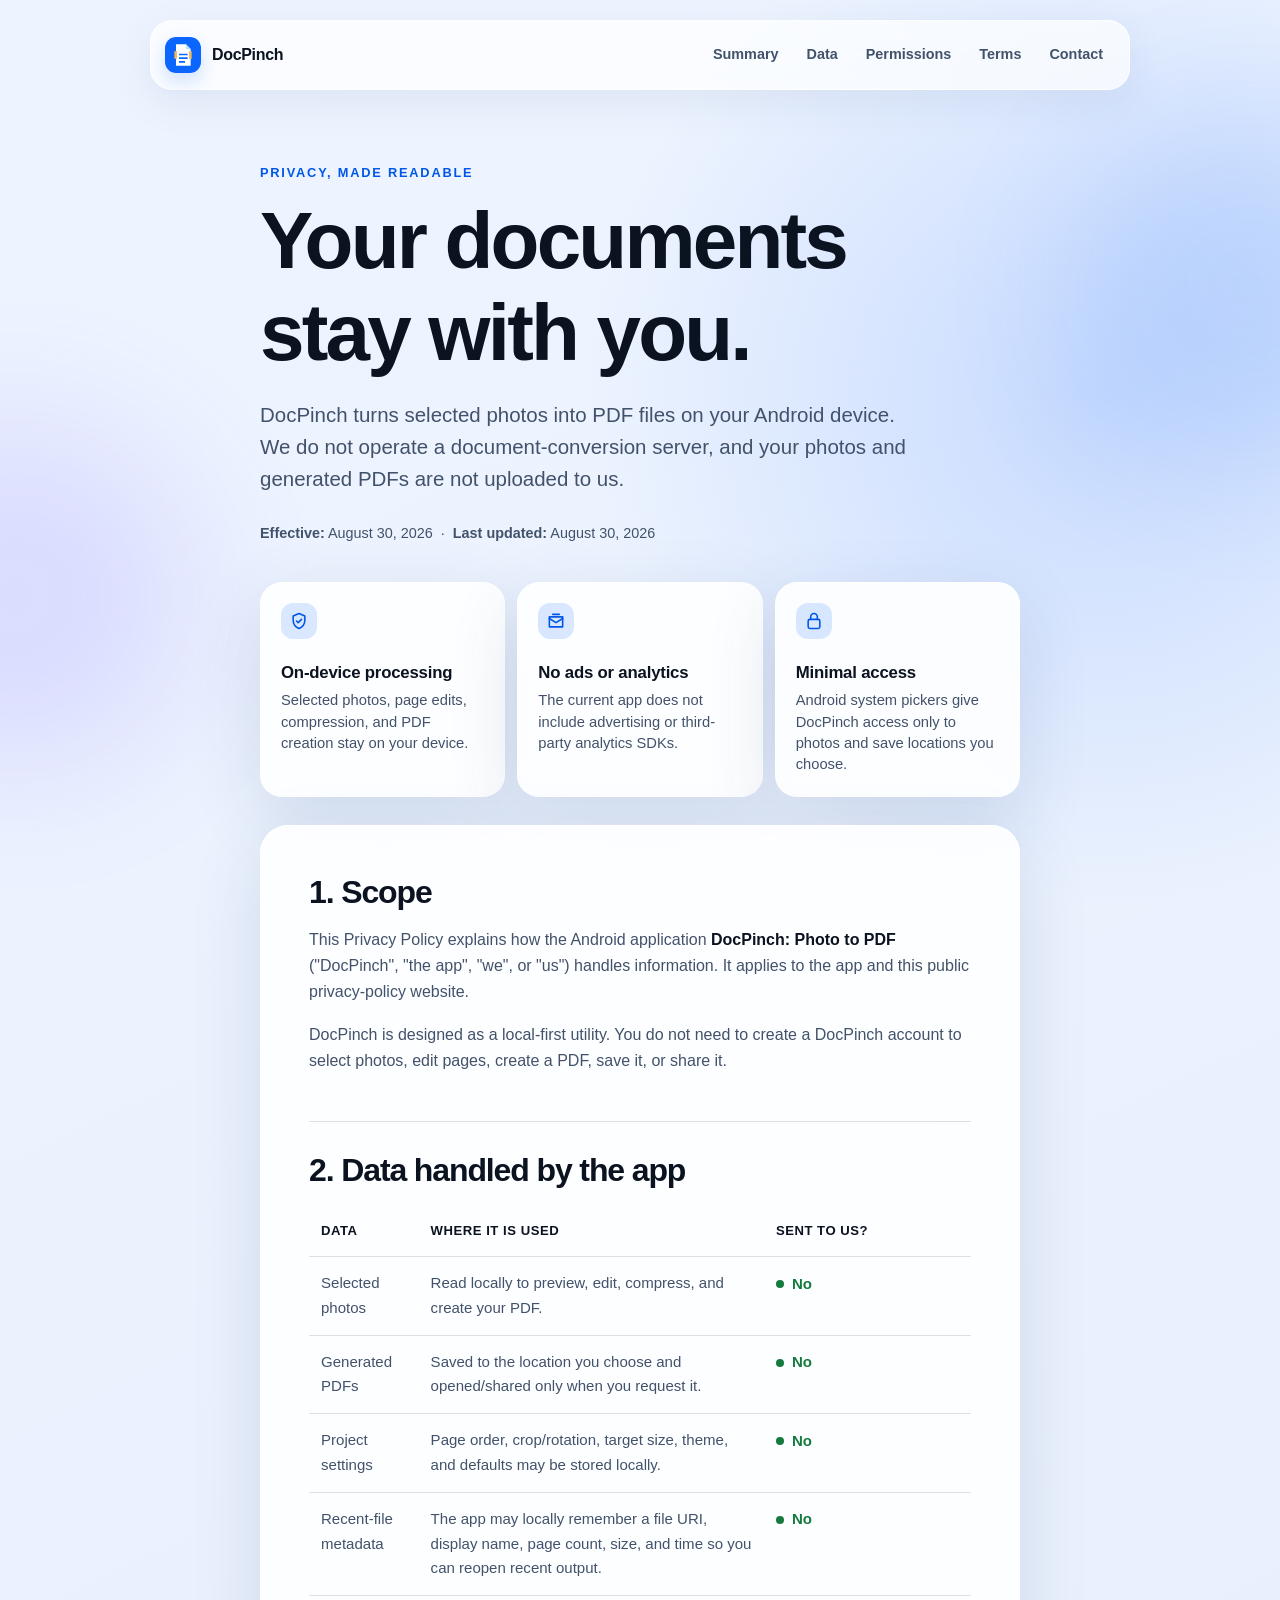
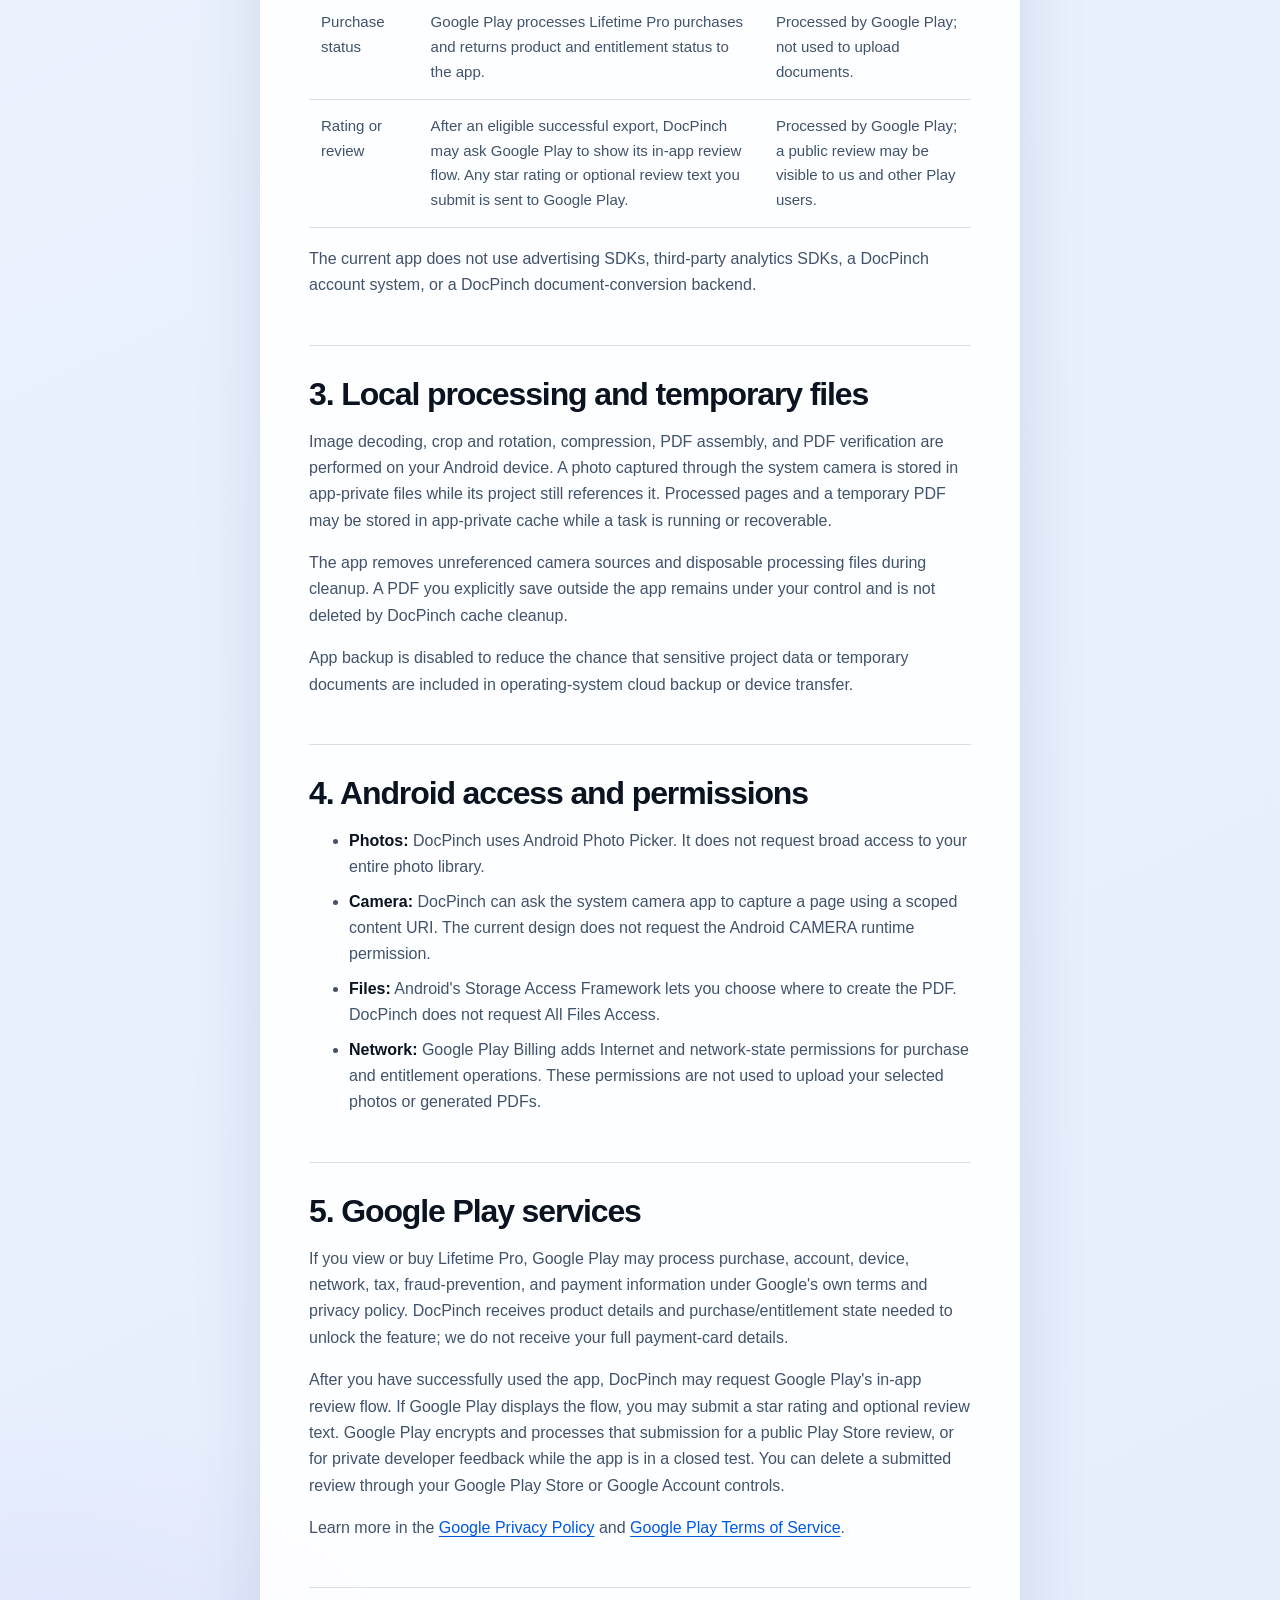
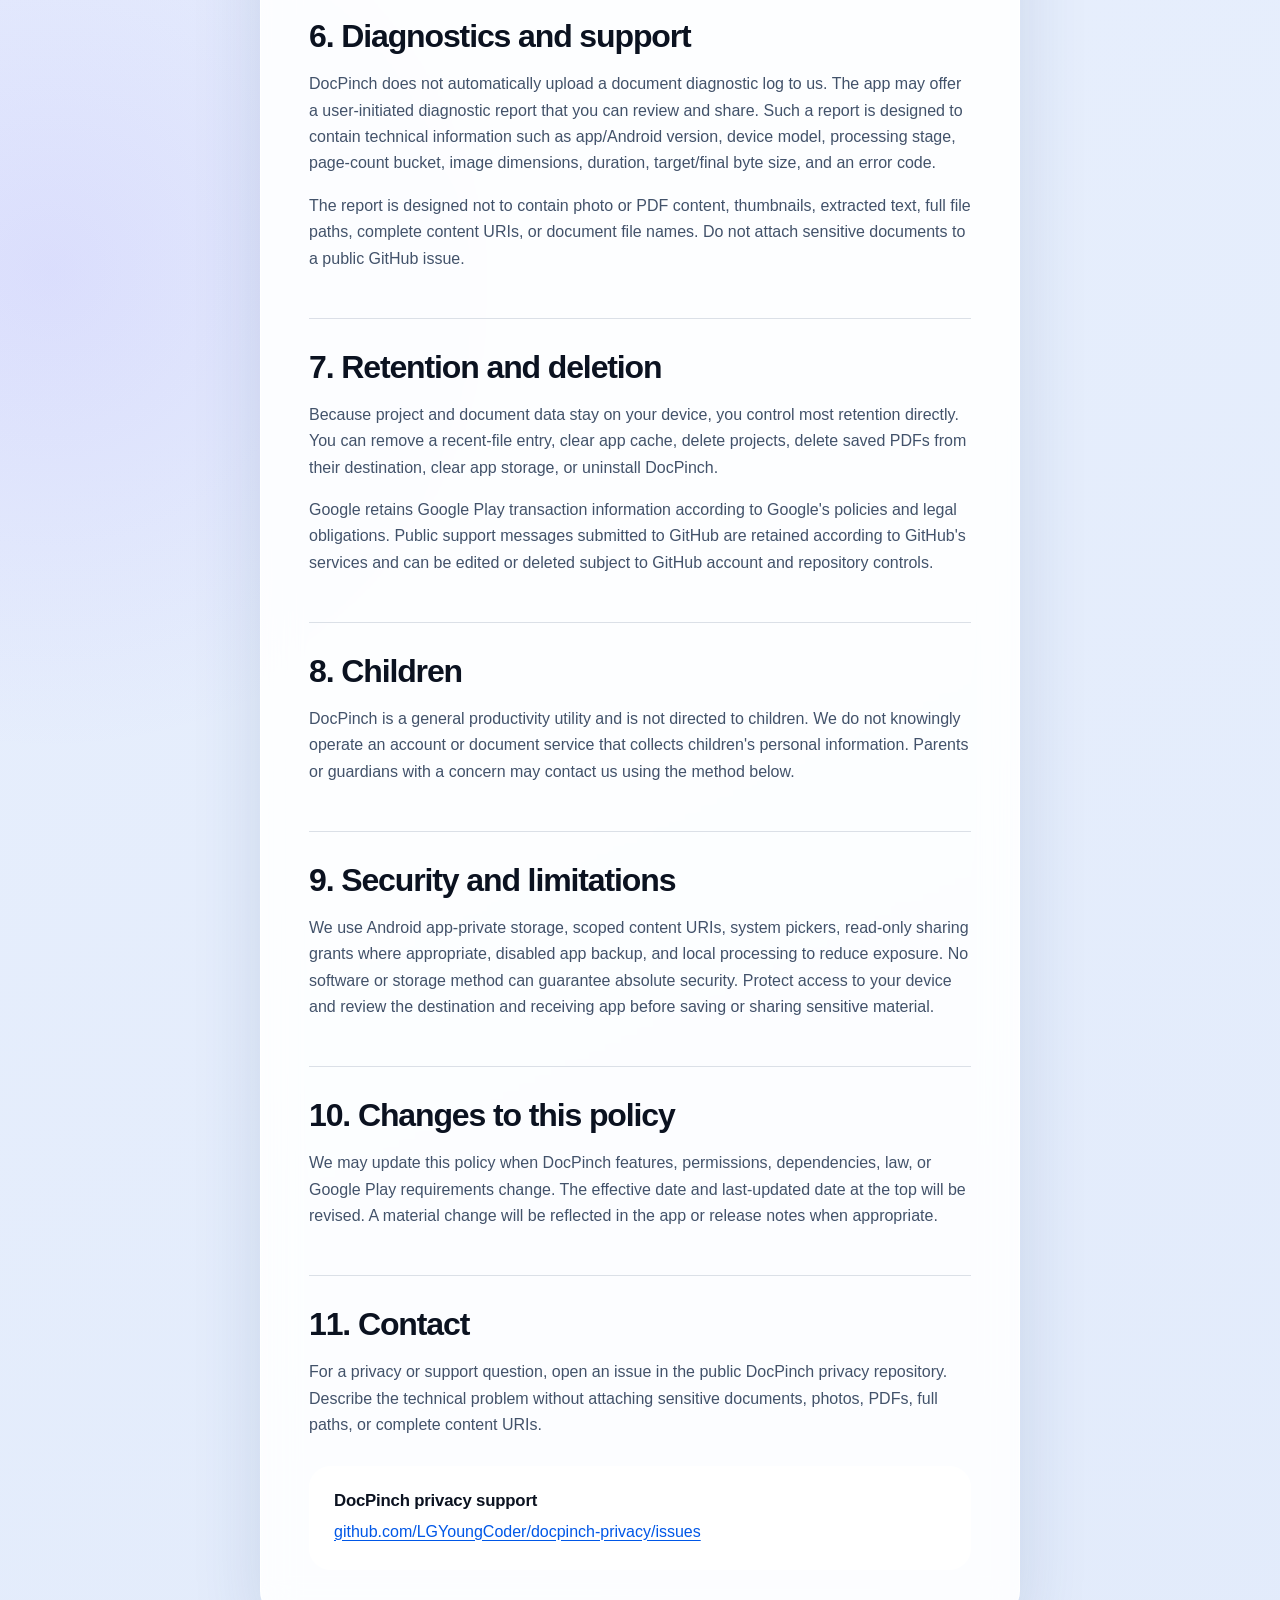
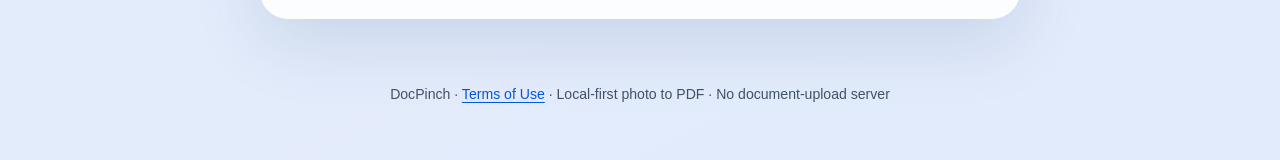
==== commit 19507600: "Disclose Google Play in-app review handling" ====
--- a/index.html
+++ b/index.html
@@ -102,6 +102,11 @@
               <td data-label="Use">Google Play processes Lifetime Pro purchases and returns product and entitlement status to the app.</td>
               <td data-label="Sent to us?">Processed by Google Play; not used to upload documents.</td>
             </tr>
+            <tr>
+              <td data-label="Data">Rating or review</td>
+              <td data-label="Use">After an eligible successful export, DocPinch may ask Google Play to show its in-app review flow. Any star rating or optional review text you submit is sent to Google Play.</td>
+              <td data-label="Sent to us?">Processed by Google Play; a public review may be visible to us and other Play users.</td>
+            </tr>
           </tbody>
         </table>
         <p>The current app does not use advertising SDKs, third-party analytics SDKs, a DocPinch account system, or a DocPinch document-conversion backend.</p>
@@ -127,6 +132,7 @@
       <section class="policy-section" id="google-play">
         <h2>5. Google Play services</h2>
         <p>If you view or buy Lifetime Pro, Google Play may process purchase, account, device, network, tax, fraud-prevention, and payment information under Google's own terms and privacy policy. DocPinch receives product details and purchase/entitlement state needed to unlock the feature; we do not receive your full payment-card details.</p>
+        <p>After you have successfully used the app, DocPinch may request Google Play's in-app review flow. If Google Play displays the flow, you may submit a star rating and optional review text. Google Play encrypts and processes that submission for a public Play Store review, or for private developer feedback while the app is in a closed test. You can delete a submitted review through your Google Play Store or Google Account controls.</p>
         <p>Learn more in the <a href="https://policies.google.com/privacy" rel="noopener noreferrer">Google Privacy Policy</a> and <a href="https://play.google.com/about/play-terms/" rel="noopener noreferrer">Google Play Terms of Service</a>.</p>
       </section>
 
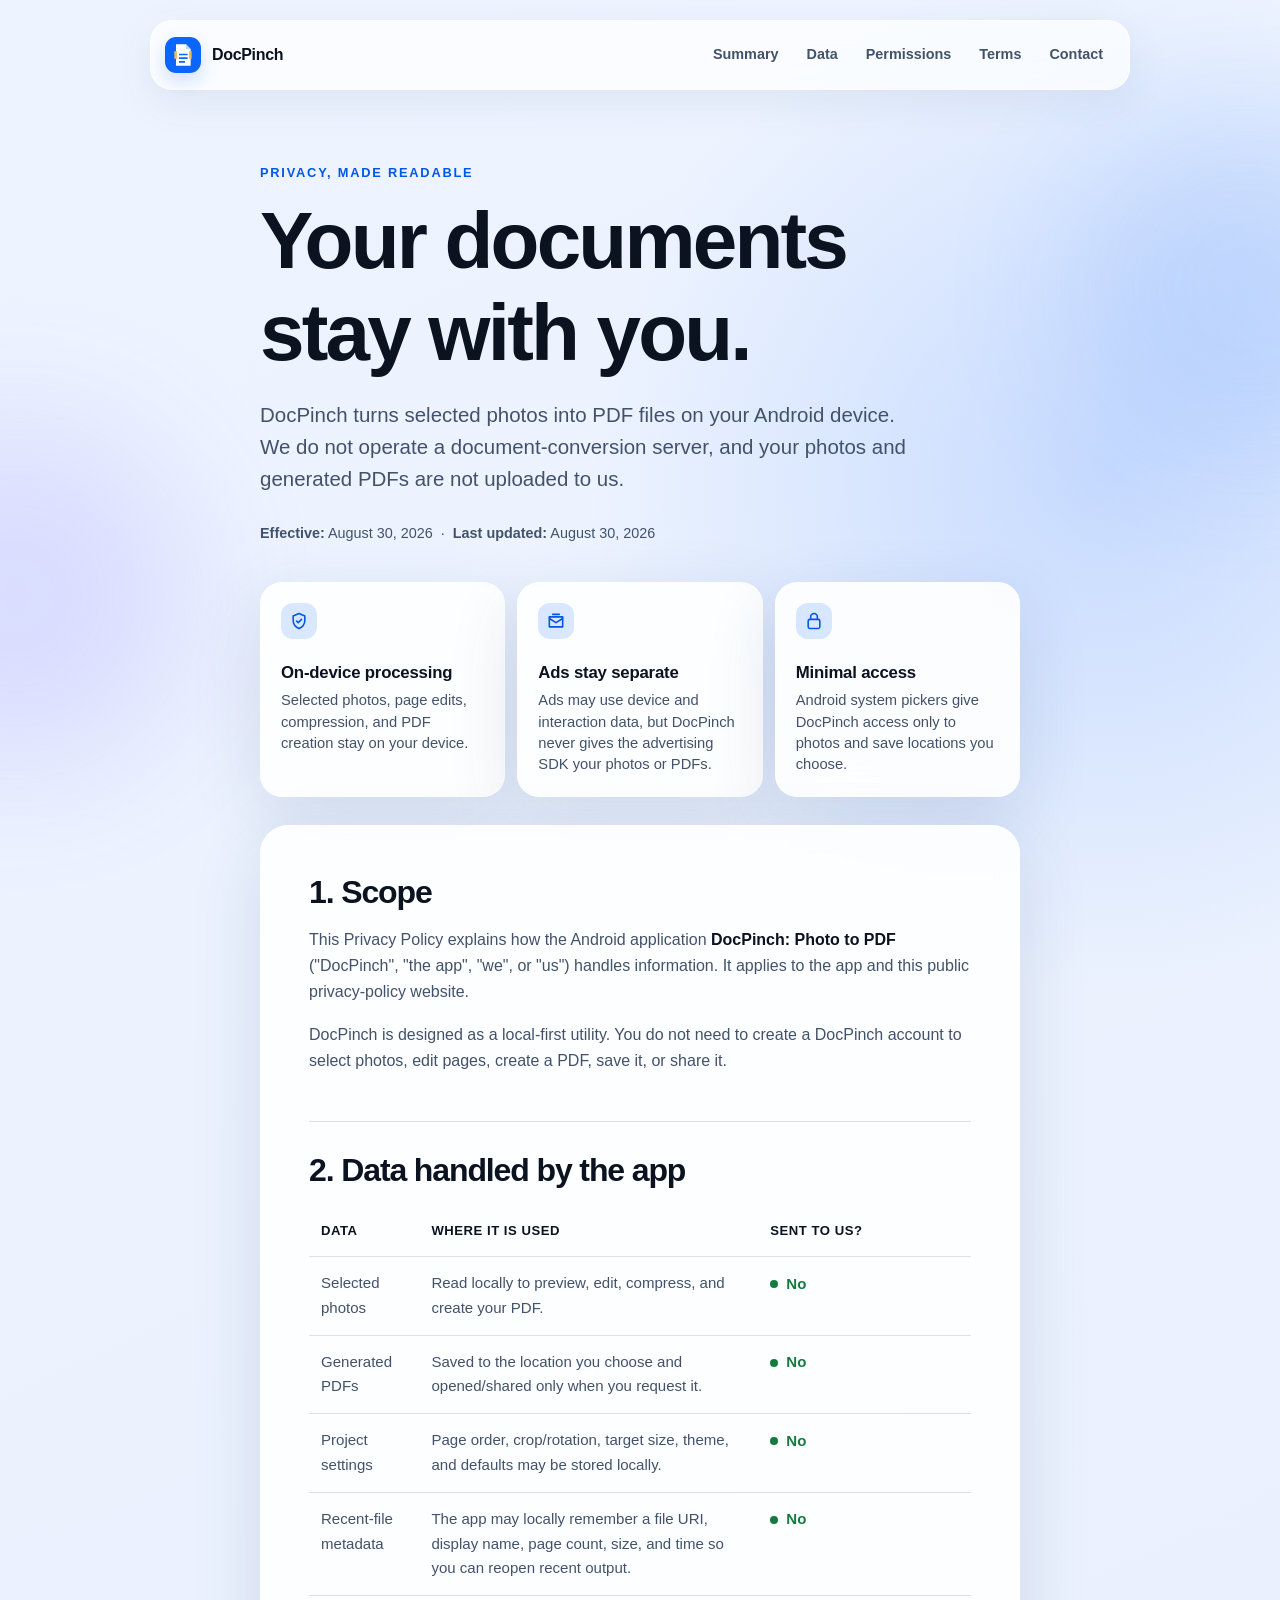
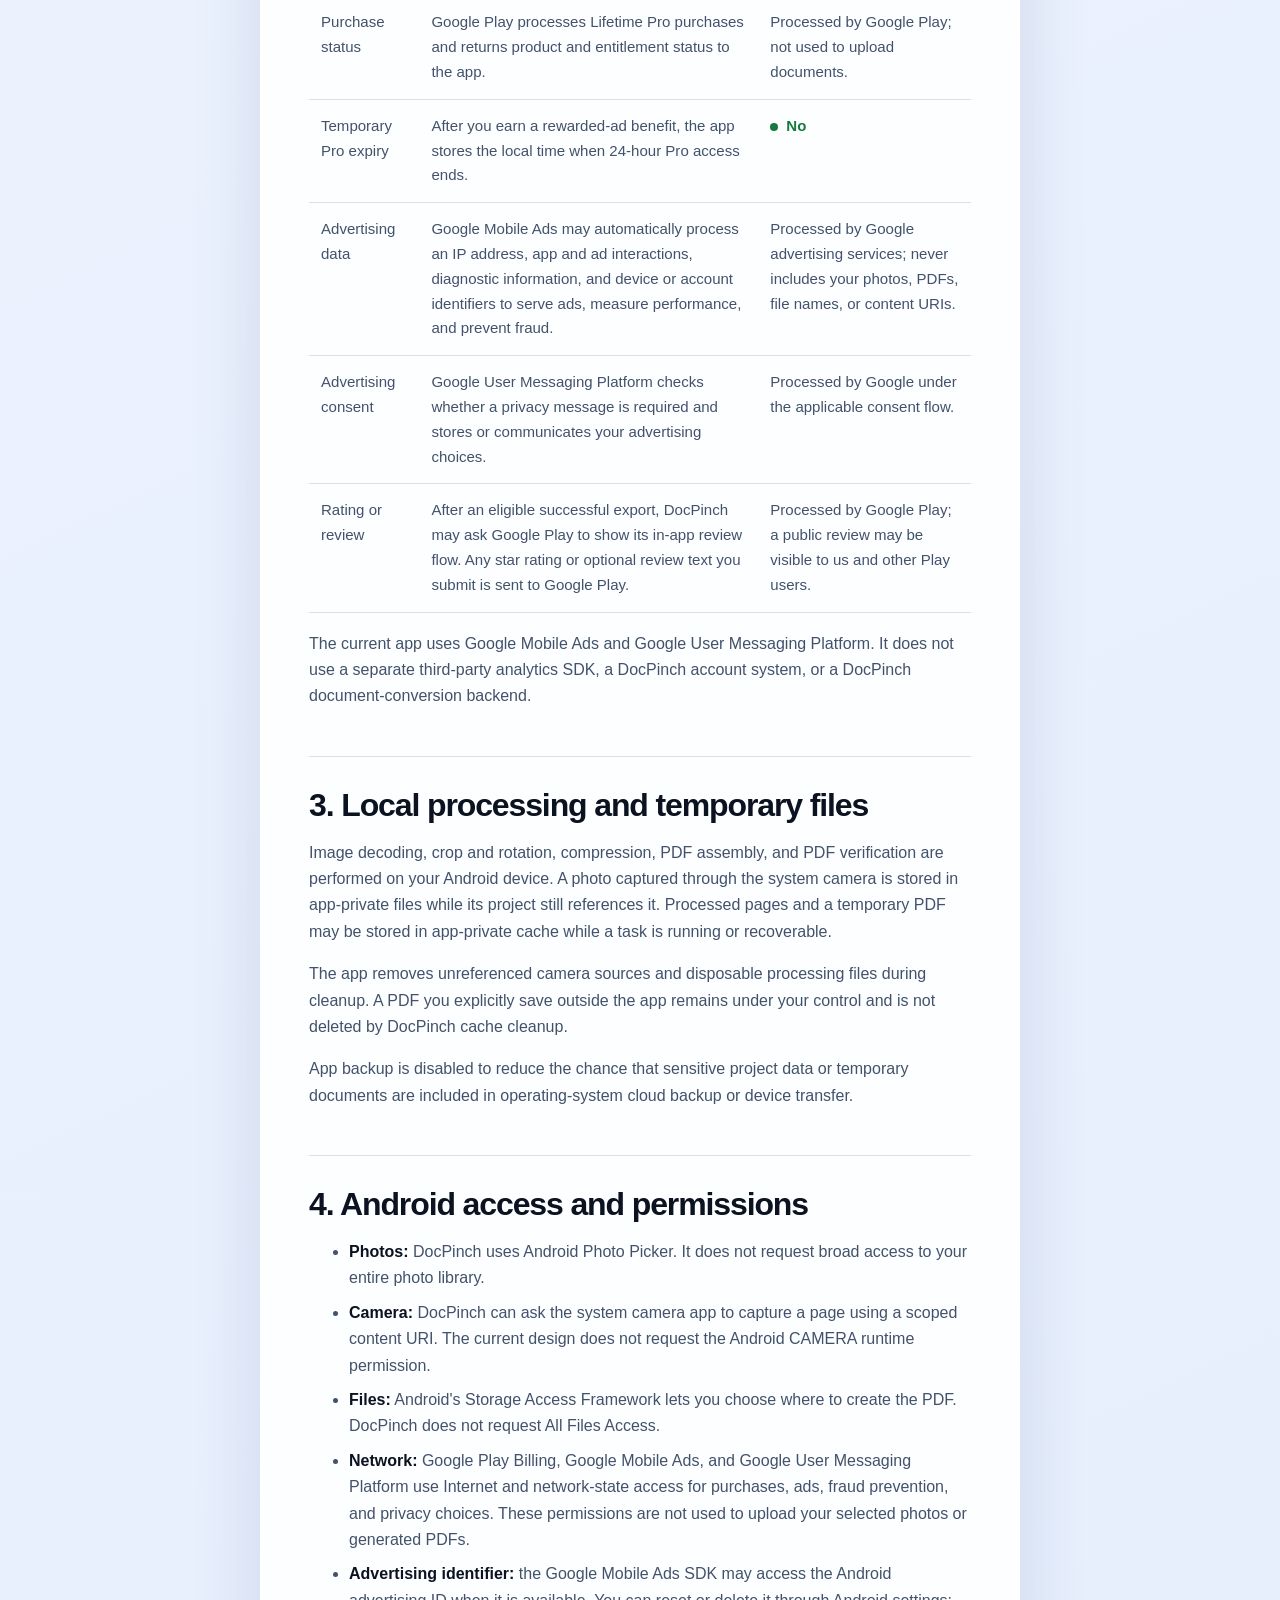
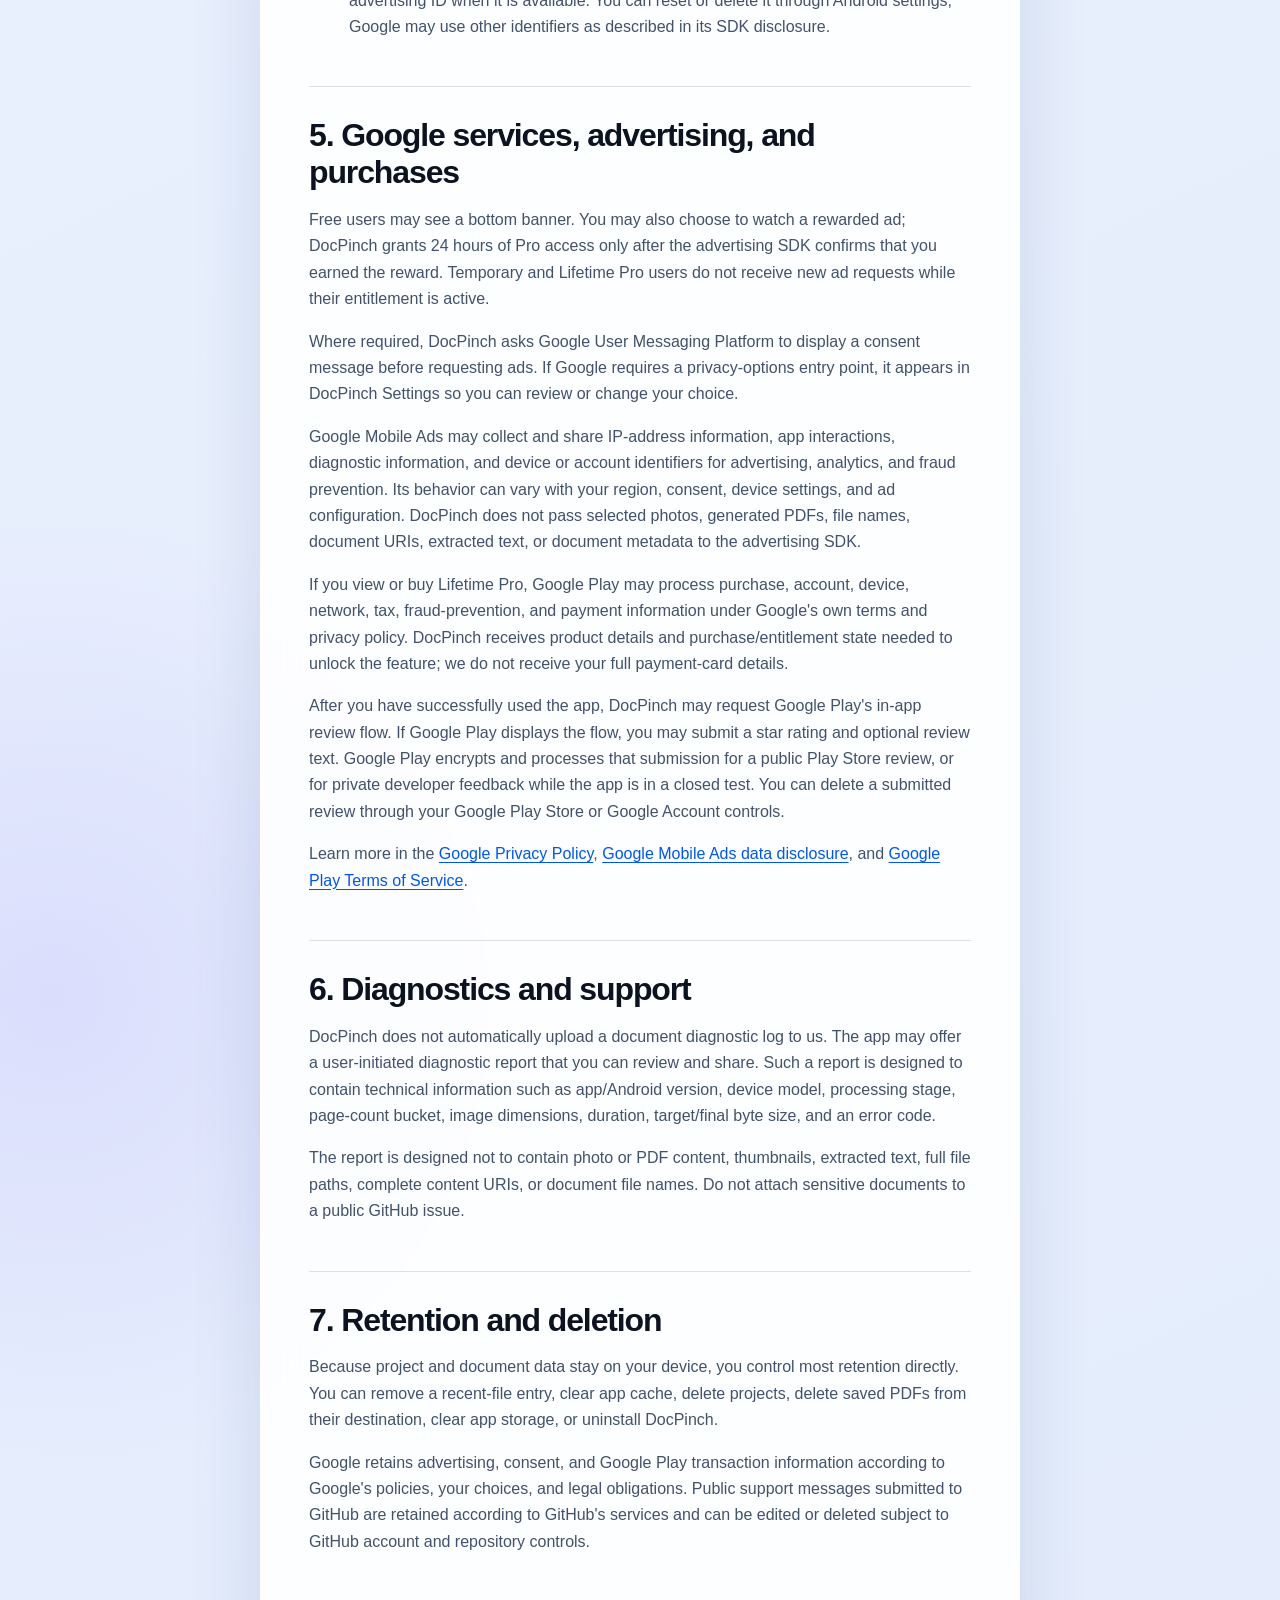
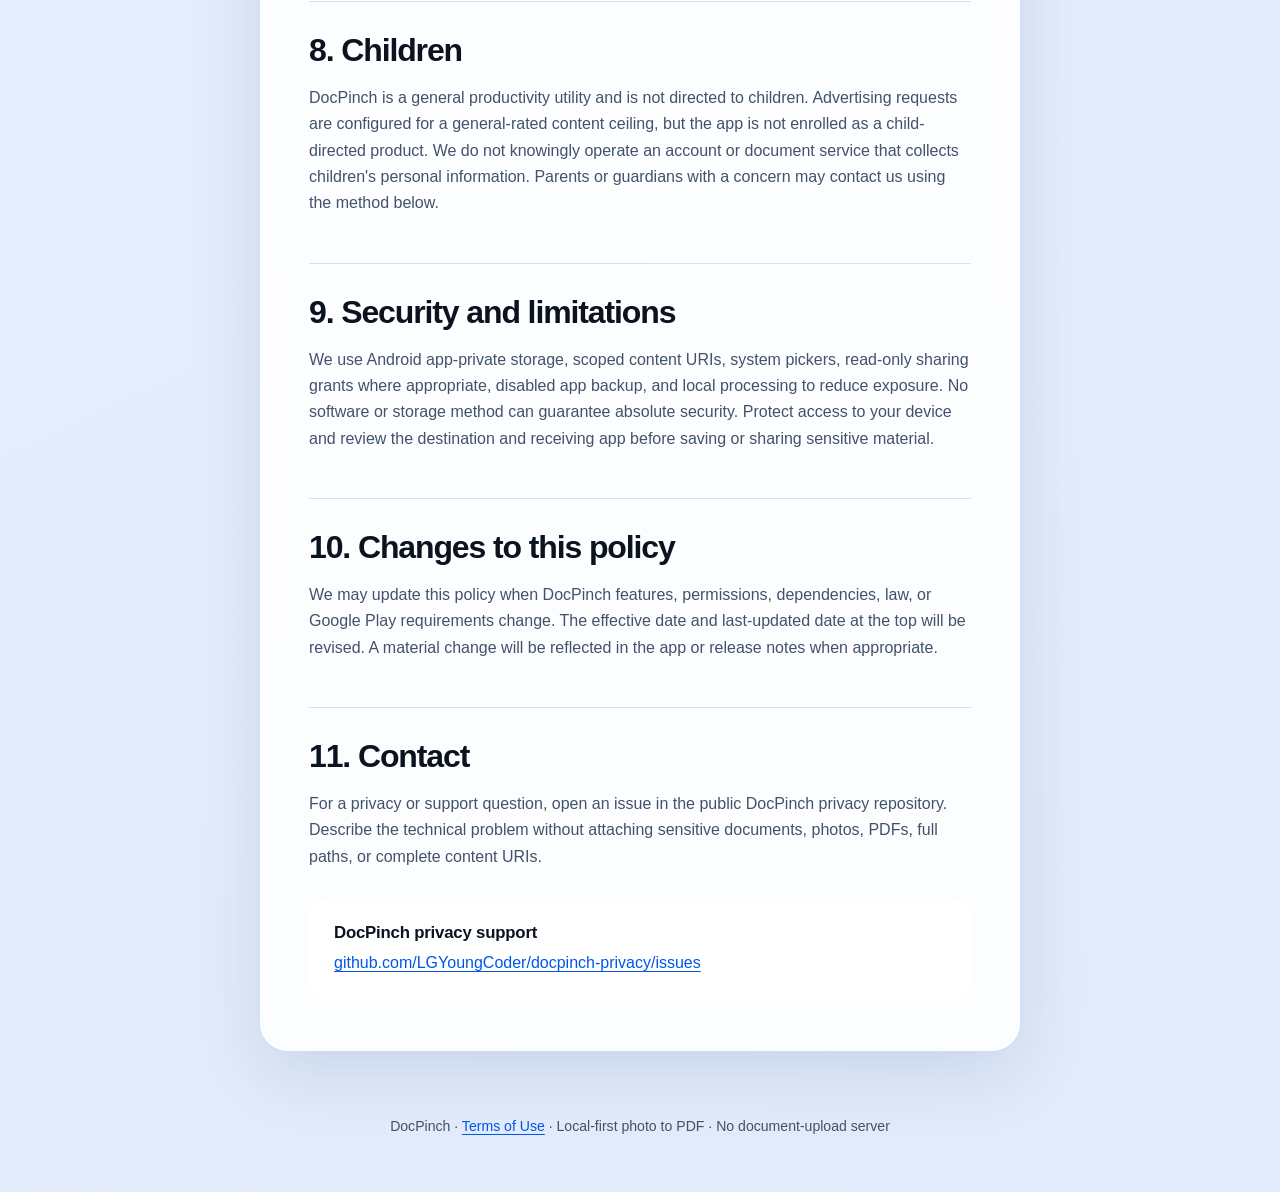
==== commit ba4ddf4e: "Disclose advertising and temporary Pro" ====
--- a/index.html
+++ b/index.html
@@ -7,7 +7,7 @@
   <meta name="theme-color" content="#eef4ff" media="(prefers-color-scheme: light)">
   <meta name="description" content="Privacy policy for DocPinch: Photo to PDF. Documents are processed on your device and are not uploaded to DocPinch.">
   <meta property="og:title" content="DocPinch Privacy Policy">
-  <meta property="og:description" content="Your documents stay on your device. Read how DocPinch handles files, local data, permissions, and Google Play purchases.">
+  <meta property="og:description" content="Your documents stay on your device. Read how DocPinch handles files, local data, advertising, permissions, and Google Play purchases.">
   <meta property="og:type" content="website">
   <meta property="og:url" content="https://lgyoungcoder.github.io/docpinch-privacy/">
   <link rel="icon" href="icon.svg" type="image/svg+xml">
@@ -51,8 +51,8 @@
         <div class="summary-icon" aria-hidden="true">
           <svg viewBox="0 0 24 24"><path d="M4 7h16v12H4z"/><path d="m4 9 8 5 8-5"/><path d="M8 4h8"/></svg>
         </div>
-        <h3>No ads or analytics</h3>
-        <p>The current app does not include advertising or third-party analytics SDKs.</p>
+        <h3>Ads stay separate</h3>
+        <p>Ads may use device and interaction data, but DocPinch never gives the advertising SDK your photos or PDFs.</p>
       </article>
       <article class="summary-card">
         <div class="summary-icon" aria-hidden="true">
@@ -103,13 +103,28 @@
               <td data-label="Sent to us?">Processed by Google Play; not used to upload documents.</td>
             </tr>
             <tr>
+              <td data-label="Data">Temporary Pro expiry</td>
+              <td data-label="Use">After you earn a rewarded-ad benefit, the app stores the local time when 24-hour Pro access ends.</td>
+              <td data-label="Sent to us?"><span class="status">No</span></td>
+            </tr>
+            <tr>
+              <td data-label="Data">Advertising data</td>
+              <td data-label="Use">Google Mobile Ads may automatically process an IP address, app and ad interactions, diagnostic information, and device or account identifiers to serve ads, measure performance, and prevent fraud.</td>
+              <td data-label="Sent to us?">Processed by Google advertising services; never includes your photos, PDFs, file names, or content URIs.</td>
+            </tr>
+            <tr>
+              <td data-label="Data">Advertising consent</td>
+              <td data-label="Use">Google User Messaging Platform checks whether a privacy message is required and stores or communicates your advertising choices.</td>
+              <td data-label="Sent to us?">Processed by Google under the applicable consent flow.</td>
+            </tr>
+            <tr>
               <td data-label="Data">Rating or review</td>
               <td data-label="Use">After an eligible successful export, DocPinch may ask Google Play to show its in-app review flow. Any star rating or optional review text you submit is sent to Google Play.</td>
               <td data-label="Sent to us?">Processed by Google Play; a public review may be visible to us and other Play users.</td>
             </tr>
           </tbody>
         </table>
-        <p>The current app does not use advertising SDKs, third-party analytics SDKs, a DocPinch account system, or a DocPinch document-conversion backend.</p>
+        <p>The current app uses Google Mobile Ads and Google User Messaging Platform. It does not use a separate third-party analytics SDK, a DocPinch account system, or a DocPinch document-conversion backend.</p>
       </section>
 
       <section class="policy-section" id="processing">
@@ -125,15 +140,19 @@
           <li><strong>Photos:</strong> DocPinch uses Android Photo Picker. It does not request broad access to your entire photo library.</li>
           <li><strong>Camera:</strong> DocPinch can ask the system camera app to capture a page using a scoped content URI. The current design does not request the Android CAMERA runtime permission.</li>
           <li><strong>Files:</strong> Android's Storage Access Framework lets you choose where to create the PDF. DocPinch does not request All Files Access.</li>
-          <li><strong>Network:</strong> Google Play Billing adds Internet and network-state permissions for purchase and entitlement operations. These permissions are not used to upload your selected photos or generated PDFs.</li>
+          <li><strong>Network:</strong> Google Play Billing, Google Mobile Ads, and Google User Messaging Platform use Internet and network-state access for purchases, ads, fraud prevention, and privacy choices. These permissions are not used to upload your selected photos or generated PDFs.</li>
+          <li><strong>Advertising identifier:</strong> the Google Mobile Ads SDK may access the Android advertising ID when it is available. You can reset or delete it through Android settings; Google may use other identifiers as described in its SDK disclosure.</li>
         </ul>
       </section>
 
       <section class="policy-section" id="google-play">
-        <h2>5. Google Play services</h2>
+        <h2>5. Google services, advertising, and purchases</h2>
+        <p>Free users may see a bottom banner. You may also choose to watch a rewarded ad; DocPinch grants 24 hours of Pro access only after the advertising SDK confirms that you earned the reward. Temporary and Lifetime Pro users do not receive new ad requests while their entitlement is active.</p>
+        <p>Where required, DocPinch asks Google User Messaging Platform to display a consent message before requesting ads. If Google requires a privacy-options entry point, it appears in DocPinch Settings so you can review or change your choice.</p>
+        <p>Google Mobile Ads may collect and share IP-address information, app interactions, diagnostic information, and device or account identifiers for advertising, analytics, and fraud prevention. Its behavior can vary with your region, consent, device settings, and ad configuration. DocPinch does not pass selected photos, generated PDFs, file names, document URIs, extracted text, or document metadata to the advertising SDK.</p>
         <p>If you view or buy Lifetime Pro, Google Play may process purchase, account, device, network, tax, fraud-prevention, and payment information under Google's own terms and privacy policy. DocPinch receives product details and purchase/entitlement state needed to unlock the feature; we do not receive your full payment-card details.</p>
         <p>After you have successfully used the app, DocPinch may request Google Play's in-app review flow. If Google Play displays the flow, you may submit a star rating and optional review text. Google Play encrypts and processes that submission for a public Play Store review, or for private developer feedback while the app is in a closed test. You can delete a submitted review through your Google Play Store or Google Account controls.</p>
-        <p>Learn more in the <a href="https://policies.google.com/privacy" rel="noopener noreferrer">Google Privacy Policy</a> and <a href="https://play.google.com/about/play-terms/" rel="noopener noreferrer">Google Play Terms of Service</a>.</p>
+        <p>Learn more in the <a href="https://policies.google.com/privacy" rel="noopener noreferrer">Google Privacy Policy</a>, <a href="https://developers.google.com/admob/android/privacy/play-data-disclosure" rel="noopener noreferrer">Google Mobile Ads data disclosure</a>, and <a href="https://play.google.com/about/play-terms/" rel="noopener noreferrer">Google Play Terms of Service</a>.</p>
       </section>
 
       <section class="policy-section" id="diagnostics">
@@ -145,12 +164,12 @@
       <section class="policy-section" id="retention">
         <h2>7. Retention and deletion</h2>
         <p>Because project and document data stay on your device, you control most retention directly. You can remove a recent-file entry, clear app cache, delete projects, delete saved PDFs from their destination, clear app storage, or uninstall DocPinch.</p>
-        <p>Google retains Google Play transaction information according to Google's policies and legal obligations. Public support messages submitted to GitHub are retained according to GitHub's services and can be edited or deleted subject to GitHub account and repository controls.</p>
+        <p>Google retains advertising, consent, and Google Play transaction information according to Google's policies, your choices, and legal obligations. Public support messages submitted to GitHub are retained according to GitHub's services and can be edited or deleted subject to GitHub account and repository controls.</p>
       </section>
 
       <section class="policy-section" id="children">
         <h2>8. Children</h2>
-        <p>DocPinch is a general productivity utility and is not directed to children. We do not knowingly operate an account or document service that collects children's personal information. Parents or guardians with a concern may contact us using the method below.</p>
+        <p>DocPinch is a general productivity utility and is not directed to children. Advertising requests are configured for a general-rated content ceiling, but the app is not enrolled as a child-directed product. We do not knowingly operate an account or document service that collects children's personal information. Parents or guardians with a concern may contact us using the method below.</p>
       </section>
 
       <section class="policy-section" id="security">
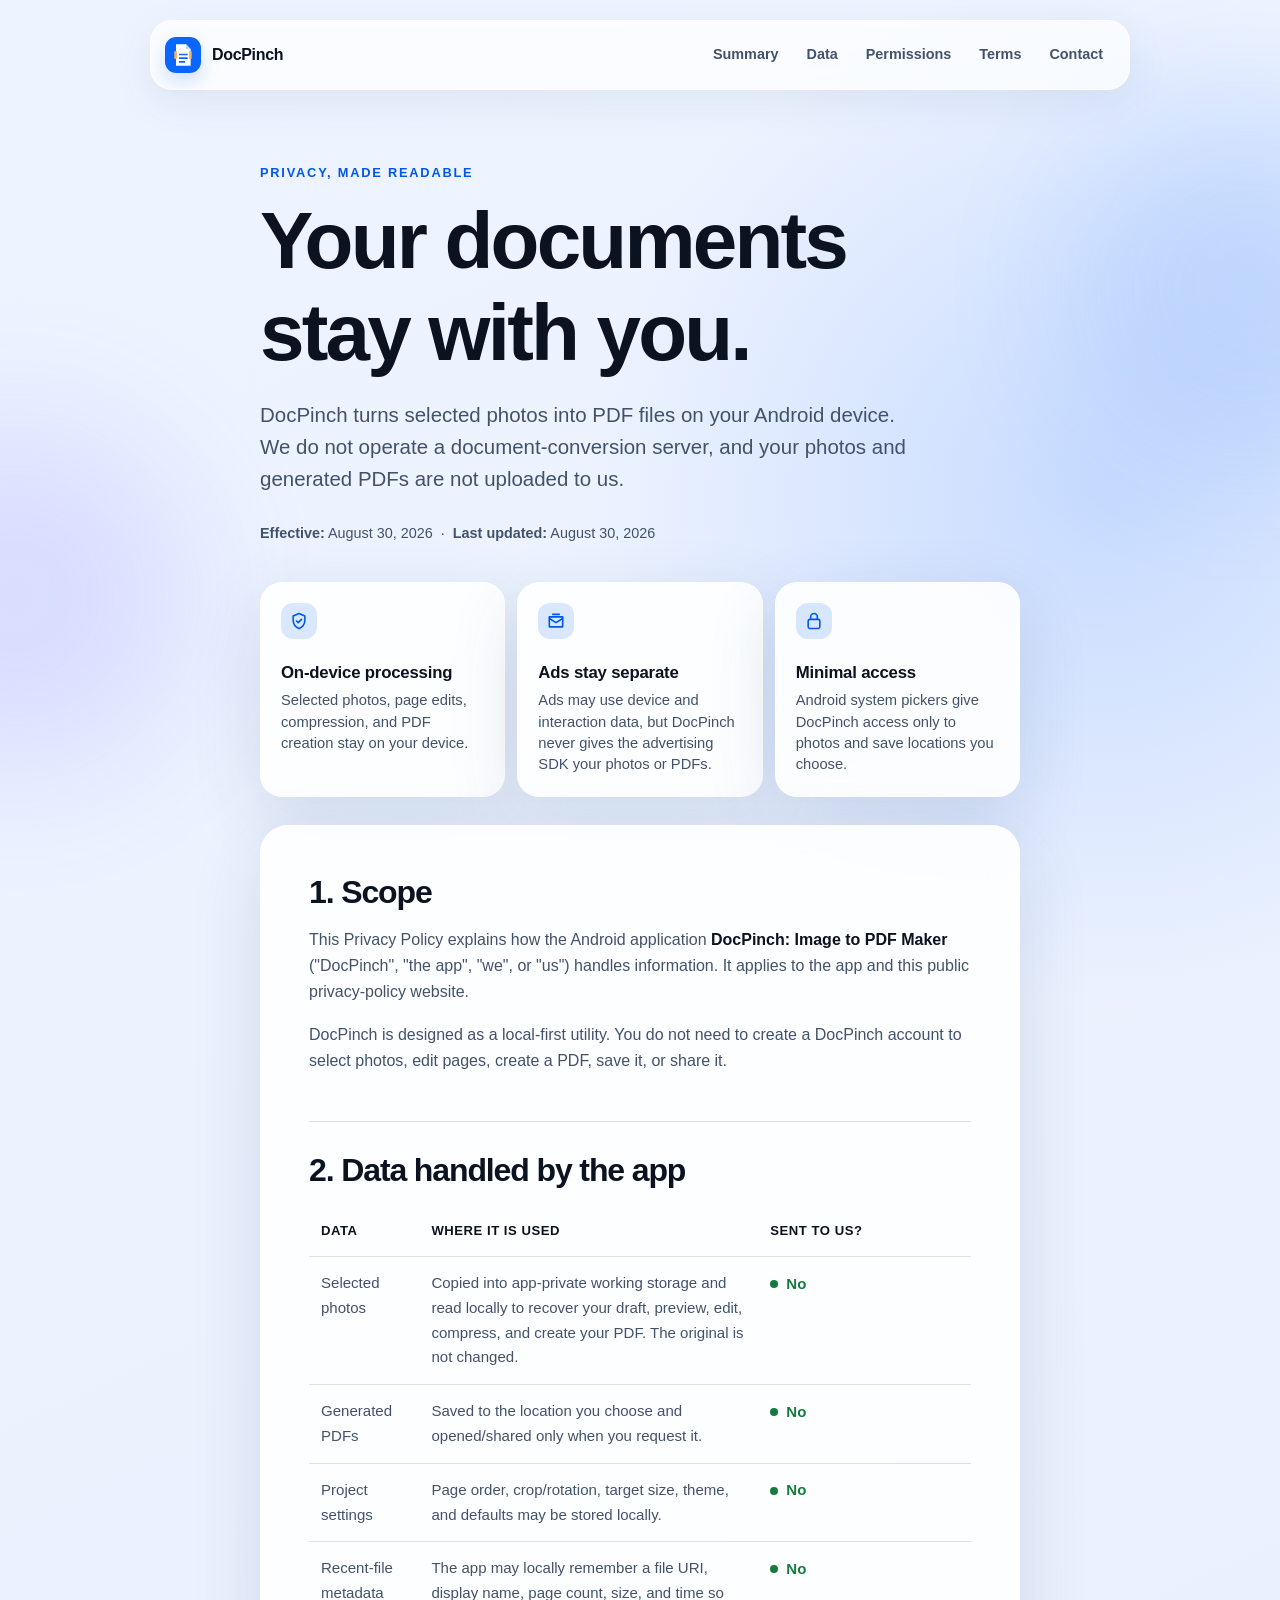
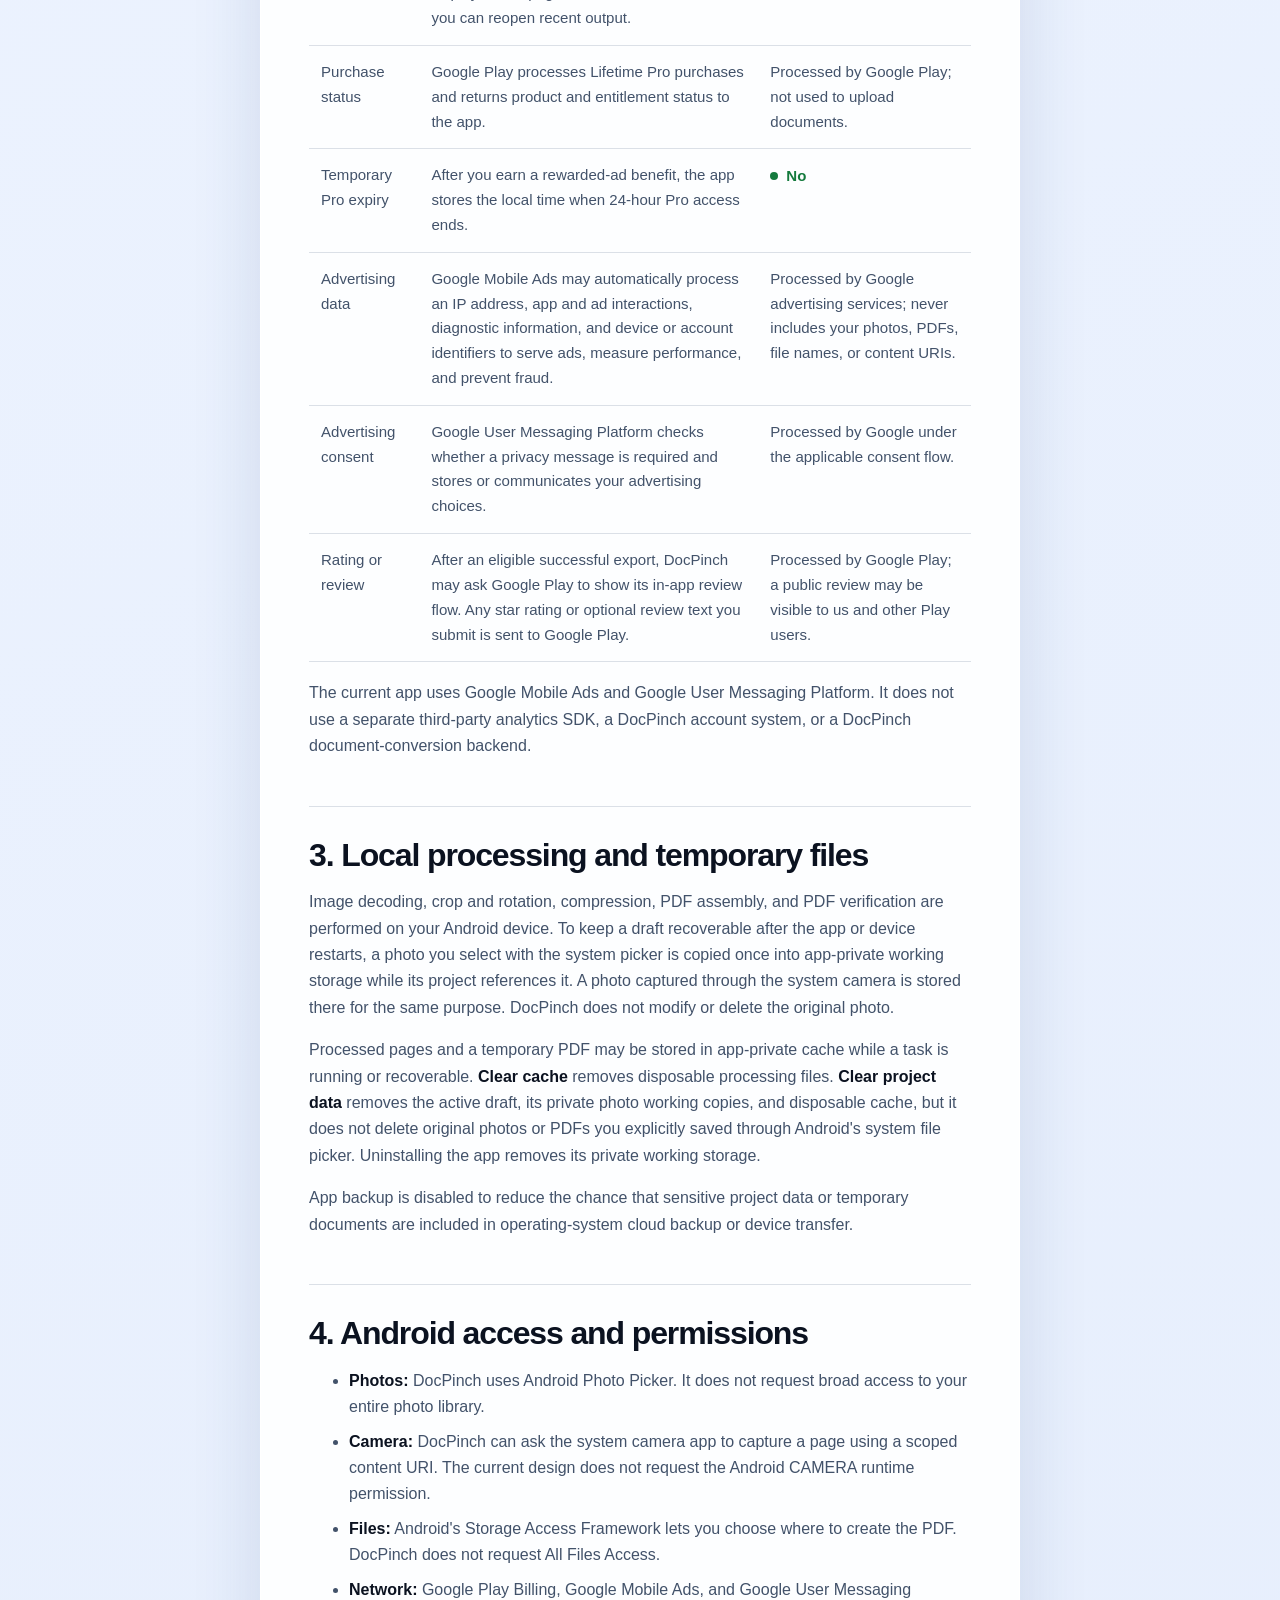
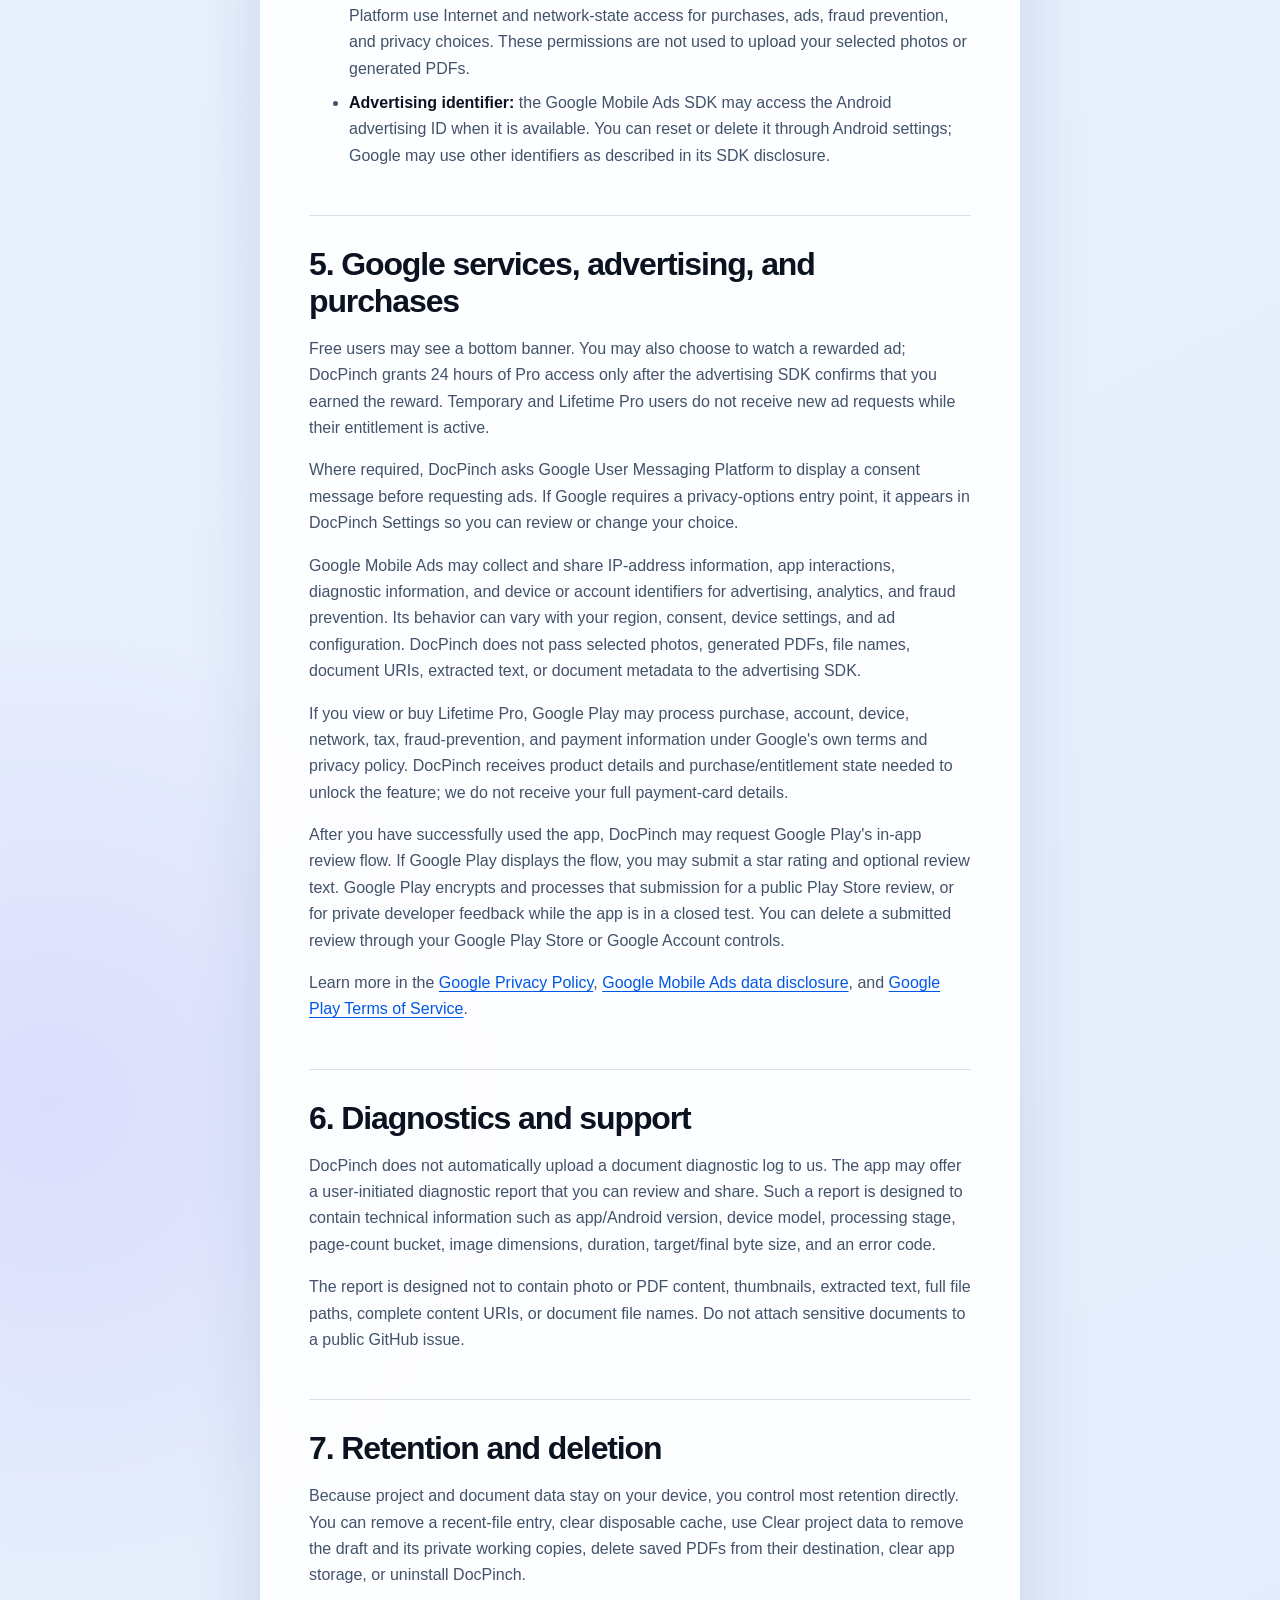
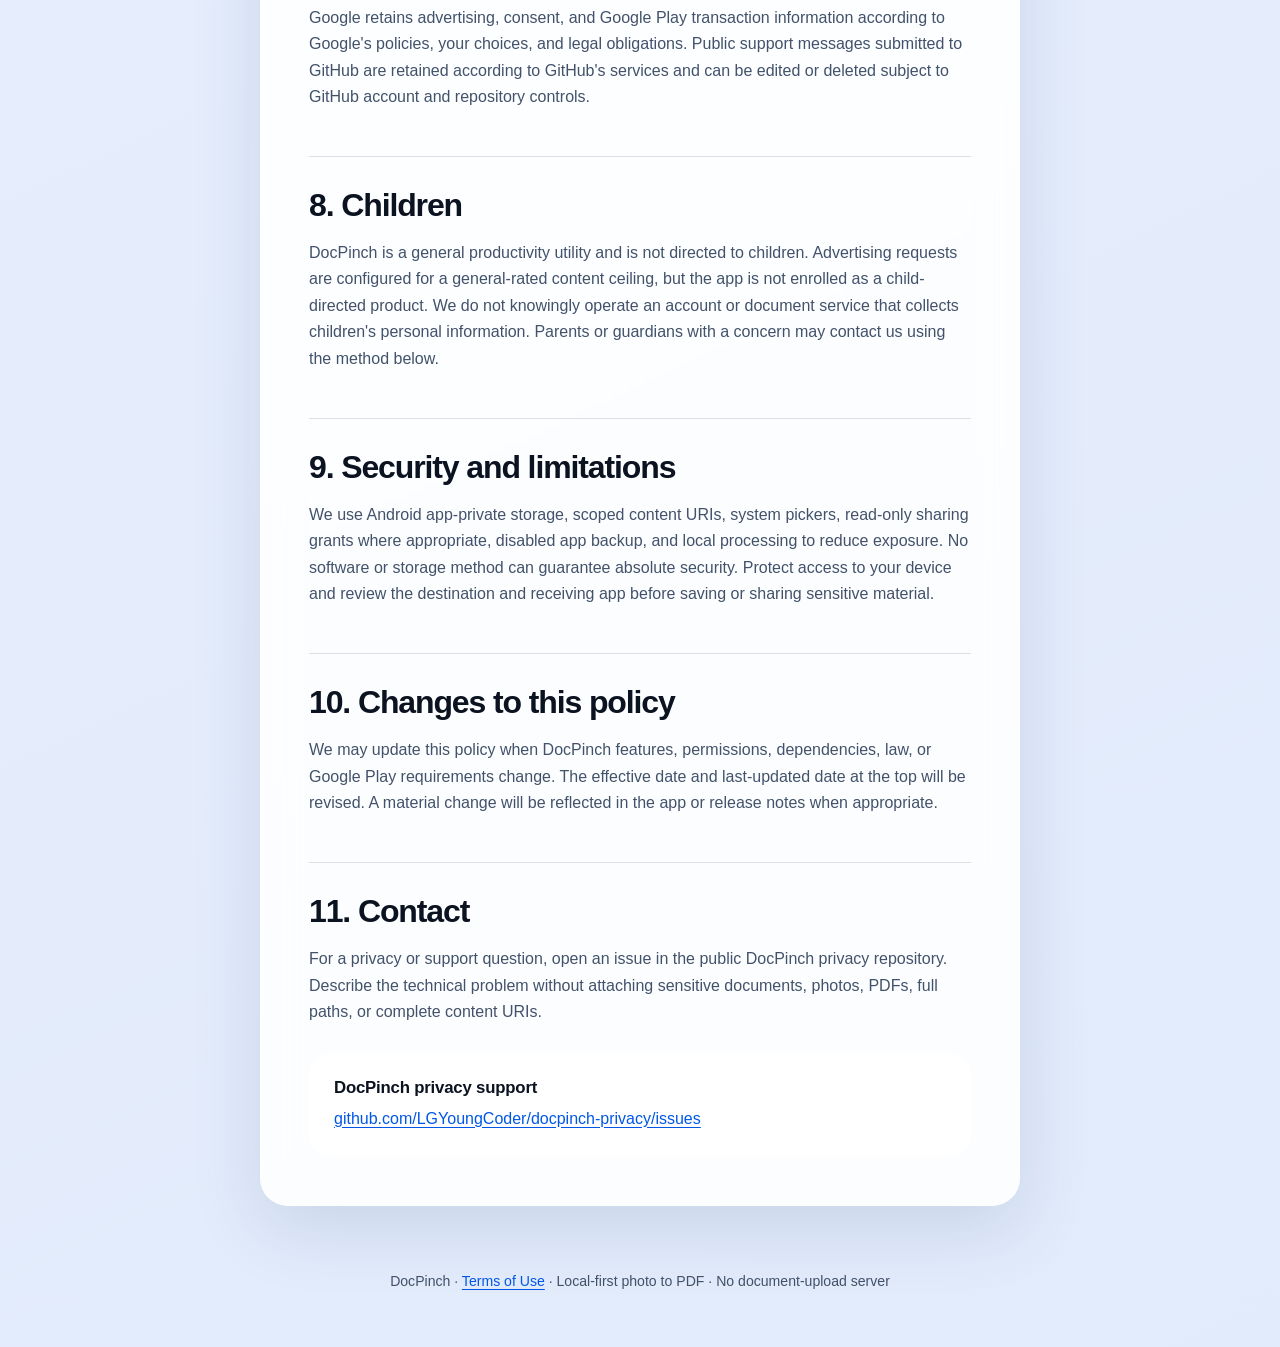
==== commit dbd83654: "docs: disclose private draft working copies" ====
--- a/index.html
+++ b/index.html
@@ -5,7 +5,7 @@
   <meta name="viewport" content="width=device-width, initial-scale=1">
   <meta name="theme-color" content="#07101f" media="(prefers-color-scheme: dark)">
   <meta name="theme-color" content="#eef4ff" media="(prefers-color-scheme: light)">
-  <meta name="description" content="Privacy policy for DocPinch: Photo to PDF. Documents are processed on your device and are not uploaded to DocPinch.">
+  <meta name="description" content="Privacy policy for DocPinch: Image to PDF Maker. Documents are processed on your device and are not uploaded to DocPinch.">
   <meta property="og:title" content="DocPinch Privacy Policy">
   <meta property="og:description" content="Your documents stay on your device. Read how DocPinch handles files, local data, advertising, permissions, and Google Play purchases.">
   <meta property="og:type" content="website">
@@ -66,7 +66,7 @@
     <article class="policy-card">
       <section class="policy-section">
         <h2>1. Scope</h2>
-        <p>This Privacy Policy explains how the Android application <strong>DocPinch: Photo to PDF</strong> ("DocPinch", "the app", "we", or "us") handles information. It applies to the app and this public privacy-policy website.</p>
+        <p>This Privacy Policy explains how the Android application <strong>DocPinch: Image to PDF Maker</strong> ("DocPinch", "the app", "we", or "us") handles information. It applies to the app and this public privacy-policy website.</p>
         <p>DocPinch is designed as a local-first utility. You do not need to create a DocPinch account to select photos, edit pages, create a PDF, save it, or share it.</p>
       </section>
 
@@ -79,7 +79,7 @@
           <tbody>
             <tr>
               <td data-label="Data">Selected photos</td>
-              <td data-label="Use">Read locally to preview, edit, compress, and create your PDF.</td>
+              <td data-label="Use">Copied into app-private working storage and read locally to recover your draft, preview, edit, compress, and create your PDF. The original is not changed.</td>
               <td data-label="Sent to us?"><span class="status">No</span></td>
             </tr>
             <tr>
@@ -129,8 +129,8 @@
 
       <section class="policy-section" id="processing">
         <h2>3. Local processing and temporary files</h2>
-        <p>Image decoding, crop and rotation, compression, PDF assembly, and PDF verification are performed on your Android device. A photo captured through the system camera is stored in app-private files while its project still references it. Processed pages and a temporary PDF may be stored in app-private cache while a task is running or recoverable.</p>
-        <p>The app removes unreferenced camera sources and disposable processing files during cleanup. A PDF you explicitly save outside the app remains under your control and is not deleted by DocPinch cache cleanup.</p>
+        <p>Image decoding, crop and rotation, compression, PDF assembly, and PDF verification are performed on your Android device. To keep a draft recoverable after the app or device restarts, a photo you select with the system picker is copied once into app-private working storage while its project references it. A photo captured through the system camera is stored there for the same purpose. DocPinch does not modify or delete the original photo.</p>
+        <p>Processed pages and a temporary PDF may be stored in app-private cache while a task is running or recoverable. <strong>Clear cache</strong> removes disposable processing files. <strong>Clear project data</strong> removes the active draft, its private photo working copies, and disposable cache, but it does not delete original photos or PDFs you explicitly saved through Android's system file picker. Uninstalling the app removes its private working storage.</p>
         <p>App backup is disabled to reduce the chance that sensitive project data or temporary documents are included in operating-system cloud backup or device transfer.</p>
       </section>
 
@@ -163,7 +163,7 @@
 
       <section class="policy-section" id="retention">
         <h2>7. Retention and deletion</h2>
-        <p>Because project and document data stay on your device, you control most retention directly. You can remove a recent-file entry, clear app cache, delete projects, delete saved PDFs from their destination, clear app storage, or uninstall DocPinch.</p>
+        <p>Because project and document data stay on your device, you control most retention directly. You can remove a recent-file entry, clear disposable cache, use Clear project data to remove the draft and its private working copies, delete saved PDFs from their destination, clear app storage, or uninstall DocPinch.</p>
         <p>Google retains advertising, consent, and Google Play transaction information according to Google's policies, your choices, and legal obligations. Public support messages submitted to GitHub are retained according to GitHub's services and can be edited or deleted subject to GitHub account and repository controls.</p>
       </section>
 
